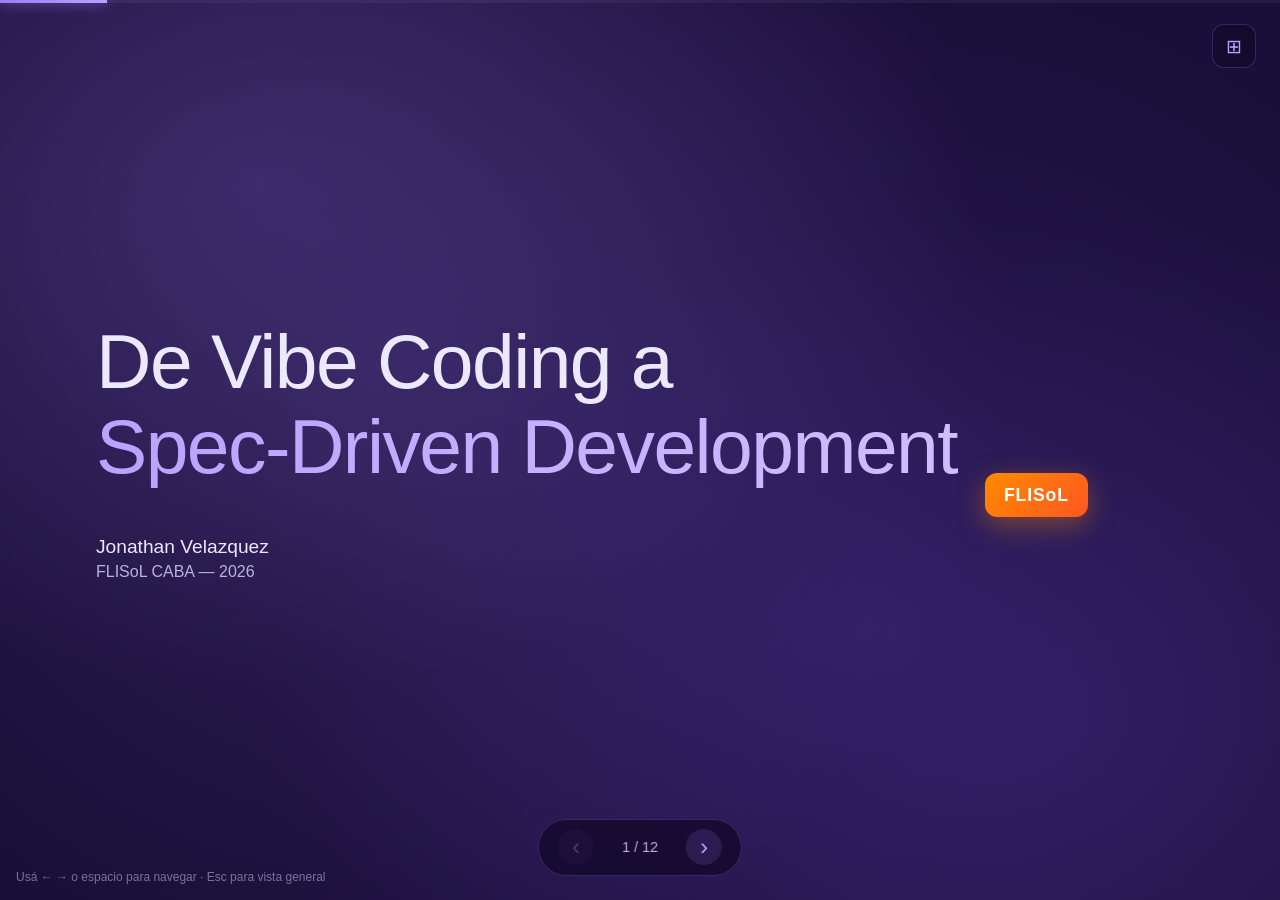
==== index.html @ 3bff1a24 "Initial commit" ====
<!DOCTYPE html>
<html lang="es">
<head>
  <meta charset="UTF-8" />
  <meta name="viewport" content="width=device-width, initial-scale=1.0" />
  <title>De Vibe Coding a Spec-Driven Development — FLISoL CABA 2026</title>
  <meta http-equiv="refresh" content="0; url=slide-01.html" />
  <link rel="canonical" href="slide-01.html" />
  <script>window.location.replace('slide-01.html');</script>
</head>
<body>
  <p>Redirigiendo a la <a href="slide-01.html">presentación</a>…</p>
</body>
</html>
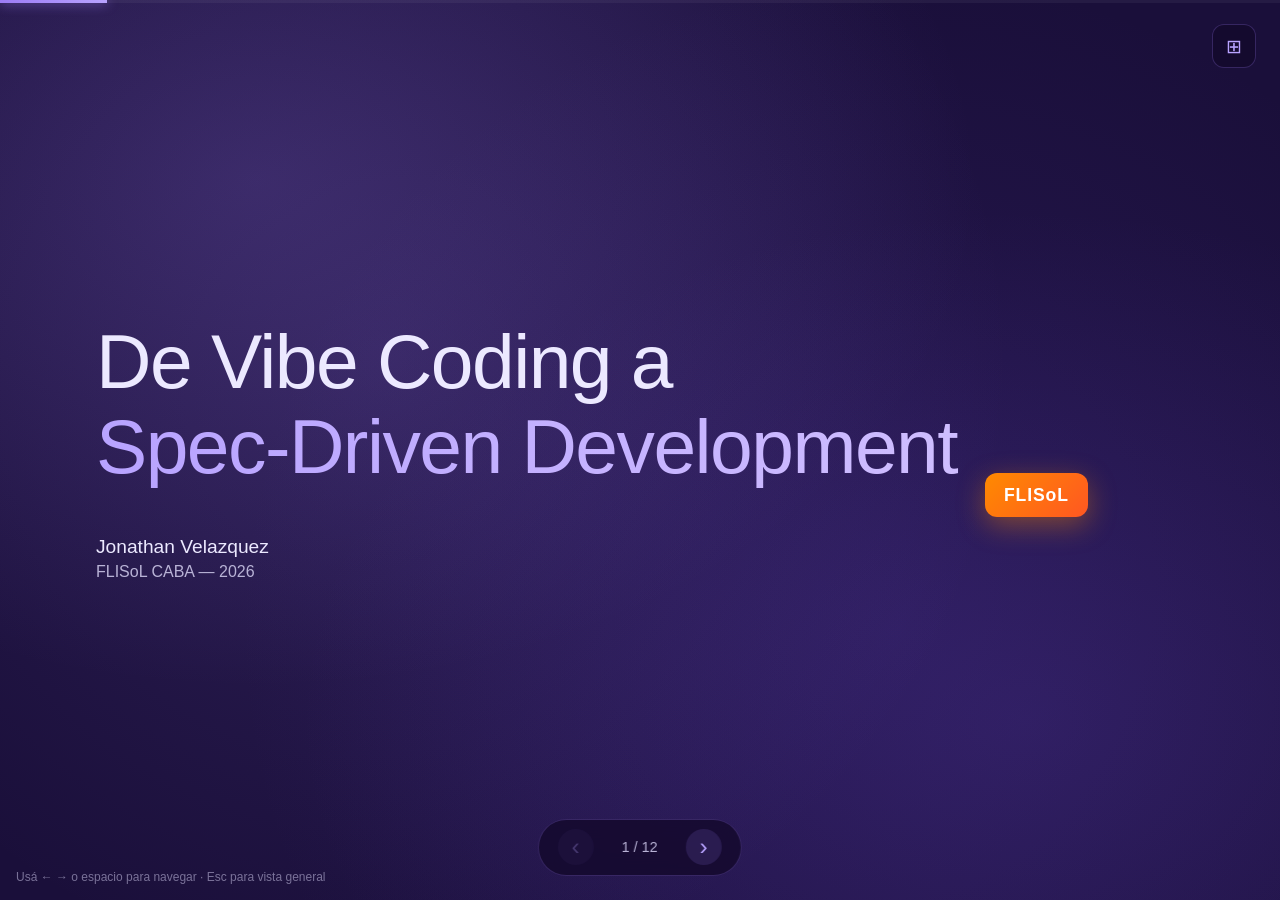
==== commit 78b68836: "Restore index" ====
--- a/index.html
+++ b/index.html
@@ -4,11 +4,335 @@
   <meta charset="UTF-8" />
   <meta name="viewport" content="width=device-width, initial-scale=1.0" />
   <title>De Vibe Coding a Spec-Driven Development — FLISoL CABA 2026</title>
-  <meta http-equiv="refresh" content="0; url=slide-01.html" />
-  <link rel="canonical" href="slide-01.html" />
-  <script>window.location.replace('slide-01.html');</script>
+  <link rel="stylesheet" href="styles.css" />
 </head>
 <body>
-  <p>Redirigiendo a la <a href="slide-01.html">presentación</a>…</p>
+  <div class="progress-bar"><div class="progress-fill" id="progressFill"></div></div>
+
+  <main class="deck" id="deck">
+
+    <!-- Slide 1: Portada -->
+    <section class="slide slide-cover active" data-slide="1">
+      <div class="cover-bg"></div>
+      <div class="cover-content">
+        <h1 class="cover-title">
+          <span class="line">De Vibe Coding a</span>
+          <span class="line accent">Spec-Driven Development</span>
+        </h1>
+        <div class="cover-author">
+          <p class="author-name">Jonathan Velazquez</p>
+          <p class="author-event">FLISoL CABA — 2026</p>
+        </div>
+        <div class="cover-badge">FLISoL</div>
+      </div>
+    </section>
+
+    <!-- Slide 2: Cita Karpathy 1 -->
+    <section class="slide slide-quote" data-slide="2">
+      <div class="quote-gradient"></div>
+      <blockquote class="quote">
+        <p>
+          "There's a new kind of coding I call <em>"vibe coding"</em>, when you fully give in to the vibes, embrace exponentials, and forget that code even exists."
+        </p>
+        <footer>— Andrej Karpathy, Feb 3, 2025</footer>
+      </blockquote>
+    </section>
+
+    <!-- Slide 3: Vibe Coding pros/contras -->
+    <section class="slide" data-slide="3">
+      <header class="slide-header">
+        <h2 class="slide-title">Vibe Coding</h2>
+        <p class="slide-subtitle">"Es como pedirle a alguien que te construya una casa describiéndola de memoria y después descubrir que no hay cimientos"</p>
+      </header>
+      <div class="two-col">
+        <article class="card card-positive">
+          <div class="card-pill pill-good">Lo bueno</div>
+          <ul class="card-list">
+            <li>Velocidad extrema para prototipos</li>
+            <li>Accesible para no-programadores</li>
+          </ul>
+        </article>
+        <article class="card card-negative">
+          <div class="card-pill pill-bad">Lo no tan bueno</div>
+          <ul class="card-list">
+            <li>No queda registro de las decisiones tomadas</li>
+            <li>Se puede usar código sin entender su funcionalidad, generando errores o vulnerabilidades no detectadas</li>
+          </ul>
+        </article>
+      </div>
+    </section>
+
+    <!-- Slide 4: Cita Karpathy 2 -->
+    <section class="slide slide-quote" data-slide="4">
+      <div class="quote-gradient"></div>
+      <blockquote class="quote">
+        <p>
+          "Many people have tried to come up with a better name for this to differentiate it from vibe coding, personally my current favorite <strong>agentic engineering</strong>"
+        </p>
+        <footer>— Andrej Karpathy, Feb 4, 2026</footer>
+      </blockquote>
+      <p class="quote-takeaway">Entonces.. La velocidad aumentó; el problema ahora es el <span class="highlight">control</span>.</p>
+    </section>
+
+    <!-- Slide 5: Espectro de estructura -->
+    <section class="slide" data-slide="5">
+      <header class="slide-header">
+        <h2 class="slide-title">Espectro de estructura</h2>
+        <p class="slide-subtitle">No hay uno correcto, depende del contexto</p>
+      </header>
+      <div class="spectrum">
+        <div class="spectrum-step">
+          <h3>Vibe Coding</h3>
+          <div class="spectrum-dot"></div>
+          <p>Velocidad máxima, control mínimo</p>
+        </div>
+        <div class="spectrum-arrow">→</div>
+        <div class="spectrum-step">
+          <h3>Plan → Build</h3>
+          <div class="spectrum-dot"></div>
+          <p>Buen balance para trabajo individual</p>
+        </div>
+        <div class="spectrum-arrow">→</div>
+        <div class="spectrum-step">
+          <h3>Plan → Build + SDD</h3>
+          <div class="spectrum-dot"></div>
+          <p>Mejora sobre procesos de implementación y uso de IA</p>
+        </div>
+        <div class="spectrum-arrow">→</div>
+        <div class="spectrum-step">
+          <h3>Plan → Build + OpenSpec</h3>
+          <div class="spectrum-dot"></div>
+          <p>Más control / más trazabilidad</p>
+        </div>
+      </div>
+    </section>
+
+    <!-- Slide 6: OpenCode -->
+    <section class="slide" data-slide="6">
+      <div class="split">
+        <div class="split-left">
+          <h2 class="slide-title">OpenCode</h2>
+          <p class="slide-subtitle">Agente de IA para desarrollo de software</p>
+          <ul class="bullets">
+            <li>Agente para trabajar sobre código real</li>
+            <li>Lee, propone, edita y ejecuta</li>
+            <li>Pensado para desarrollo sobre proyectos existentes</li>
+          </ul>
+          <p class="note">Es agnóstico del modelo/proveedor de IA que uses</p>
+          <a class="link" href="https://opencode.ai/" target="_blank" rel="noopener">https://opencode.ai/</a>
+        </div>
+        <div class="split-right">
+          <div class="terminal">
+            <div class="terminal-bar">
+              <span class="dot red"></span>
+              <span class="dot yellow"></span>
+              <span class="dot green"></span>
+              <span class="terminal-title">opencode</span>
+            </div>
+            <pre class="terminal-body"># Change button color to danger in settings.tsx
+<span class="cmd">›</span> /share
+
+<span class="ai">Perfect! I can see that the Button component supports a "danger" variant.
+Now I'll change the button variant from "primary" to "danger" in Settings.tsx.</span>
+
+<span class="diff-file">Edit packages/frontend/src/containers/Settings.tsx</span>
+
+  &lt;Button
+    type="submit"
+<span class="diff-minus">-   variant="primary"</span>
+<span class="diff-plus">+   variant="danger"</span>
+    loading={isLoading}
+    disabled={units === ""}
+  &gt;
+    Purchase
+  &lt;/Button&gt;
+
+<span class="ai">The button color has been changed to danger in Settings.tsx.</span>
+
+<span class="cmd">›</span> █</pre>
+          </div>
+        </div>
+      </div>
+    </section>
+
+    <!-- Slide 7: Modo plan y build -->
+    <section class="slide" data-slide="7">
+      <header class="slide-header center">
+        <h2 class="slide-title">Modo plan y build</h2>
+      </header>
+      <div class="two-col">
+        <article class="card card-dark">
+          <h3 class="card-title">Plan = pensar sin tocar código</h3>
+          <p>Pensado para analizar, proponer cambios y armar un plan sin modificar el código fuente.</p>
+        </article>
+        <article class="card card-dark">
+          <h3 class="card-title">Build = ejecutar cambios reales</h3>
+          <p>Modo de implementación. Tiene las herramientas habilitadas para editar archivos, ejecutar comandos y hacer trabajo de desarrollo real sobre el proyecto.</p>
+        </article>
+      </div>
+    </section>
+
+    <!-- Slide 8: Spec Driven Development -->
+    <section class="slide" data-slide="8">
+      <header class="slide-header">
+        <h2 class="slide-title">Spec Driven Development</h2>
+      </header>
+      <div class="three-col">
+        <article class="card card-glow">
+          <h3 class="card-title">La spec como fuente de verdad</h3>
+          <ul>
+            <li>Especificación clara de lo que el sistema debe hacer</li>
+            <li>Describir intención, comportamiento y alcance, y sirve para alinear a todos antes de construir</li>
+          </ul>
+        </article>
+        <article class="card card-glow">
+          <h3 class="card-title">Implementar y verificar contra la spec</h3>
+          <ul>
+            <li>Guía la implementación y también para verificar si lo construido responde a lo pedido</li>
+            <li>El equipo escribe especificaciones claras del comportamiento esperado y luego genera, implementa o verifica código contra esas especificaciones</li>
+          </ul>
+        </article>
+        <article class="card card-glow">
+          <h3 class="card-title">La spec como documento vivo</h3>
+          <ul>
+            <li>Una buena spec no se escribe una vez y se momifica</li>
+            <li>Se puede modificar, extender o reducir su alcance. Si la spec es muy grande posiblemente deba ser reducida en varias specs</li>
+          </ul>
+        </article>
+      </div>
+    </section>
+
+    <!-- Slide 9: Implementación SDD -->
+    <section class="slide" data-slide="9">
+      <header class="slide-header center">
+        <h2 class="slide-title">Implementación SDD</h2>
+      </header>
+      <ul class="check-list">
+        <li><strong>Escribir la spec:</strong> alcance, comportamiento esperado, restricciones y criterios de aceptación</li>
+        <li><strong>Documentar el diseño:</strong> arquitectura, modelo de datos, APIs, impacto y riesgos</li>
+        <li><strong>Partir el trabajo en tareas chicas</strong> y las implementás en cambios pequeños y revisables</li>
+        <li><strong>Registrar decisiones importantes</strong> en ADRs (Architecture Decision Record)</li>
+        <li><strong>Revisar contra la spec,</strong> no solo contra el código</li>
+        <li><strong>Actualizar la spec</strong> después de su implementación</li>
+      </ul>
+      <p class="callout">SDD busca trazabilidad y precisión al construir con IA</p>
+    </section>
+
+    <!-- Slide 10: OpenSpec intro -->
+    <section class="slide" data-slide="10">
+      <div class="split">
+        <div class="split-left">
+          <h2 class="slide-title">OpenSpec</h2>
+          <p class="slide-subtitle">Framework para estructurar cambios antes de implementarlos</p>
+          <ul class="bullets">
+            <li>Framework para organizar cambios con <em>proposal</em>, <em>specs</em>, <em>design</em> y <em>tasks</em></li>
+            <li>Convierte intención en artefactos trazables</li>
+            <li>Ayuda a trabajar con IA sin depender de prompts sueltos</li>
+          </ul>
+          <a class="link" href="https://openspec.dev/" target="_blank" rel="noopener">https://openspec.dev/</a>
+        </div>
+        <div class="split-right">
+          <div class="terminal">
+            <div class="terminal-bar">
+              <span class="dot red"></span>
+              <span class="dot yellow"></span>
+              <span class="dot green"></span>
+              <span class="terminal-title">openspec view</span>
+            </div>
+            <pre class="terminal-body"><span class="ai">OpenSpec Dashboard</span>
+
+<span class="dim">────────────────────────────────────</span>
+<span class="hl">Summary:</span>
+  • Specifications: <b>10</b> specs, 64 requirements
+  • Active Changes: <b>3</b> in progress
+  • Completed Changes: <b>4</b>
+  • Task Progress: <b>30/41</b> (73% complete)
+
+<span class="hl">Active Changes</span>
+  ● make-validation-scope-aware    [░░░░░░] 0%
+  ● remove-diff-command            [████░░] 90%
+  ● improve-deterministic-tests    [█████░] 92%
+
+<span class="hl">Completed Changes</span>
+  ✓ add-slash-command-support
+  ✓ sort-active-changes-by-progress
+  ✓ update-agent-file-name
+  ✓ update-agent-instructions
+
+<span class="hl">Specifications</span>
+  ■ cli-archive            10 requirements
+  ■ openspec-conventions   10 requirements
+  ■ cli-validate            9 requirements
+  ■ cli-list                7 requirements
+  ■ cli-view                7 requirements</pre>
+          </div>
+        </div>
+      </div>
+    </section>
+
+    <!-- Slide 11: OpenSpec detalle -->
+    <section class="slide" data-slide="11">
+      <header class="slide-header">
+        <h2 class="slide-title">OpenSpec</h2>
+      </header>
+      <div class="three-col">
+        <article class="card card-glow">
+          <h3 class="card-title">Alinear antes de programar</h3>
+          <ul>
+            <li>Equipo humano y agente acuerdan qué se va a construir antes de tocar código</li>
+            <li>"Agree before you build", para que los requisitos se tengan en cuenta</li>
+          </ul>
+        </article>
+        <article class="card card-glow">
+          <h3 class="card-title">Convertir la intención en artefactos explícitos</h3>
+          <ul>
+            <li>En vez de depender de prompts sueltos, el cambio se estructura con artefactos concretos: proposal, specs, design y tasks</li>
+            <li>De "pedido informal" a "trabajo trazable y ejecutable"</li>
+          </ul>
+        </article>
+        <article class="card card-glow">
+          <h3 class="card-title">Cerrar el ciclo con trazabilidad y fuente de verdad</h3>
+          <ul>
+            <li>El desarrollo no termina al implementar: el cambio aprobado se archiva, se integra a las specs principales y queda historial auditable (archivos markdown)</li>
+          </ul>
+        </article>
+      </div>
+    </section>
+
+    <!-- Slide 12: Cierre -->
+    <section class="slide slide-closing" data-slide="12">
+      <div class="ribbons">
+        <div class="ribbon r1"></div>
+        <div class="ribbon r2"></div>
+        <div class="ribbon r3"></div>
+      </div>
+      <div class="closing-content">
+        <h2 class="closing-headline">No alcanza con pedir bien: hay que construir con <span class="accent">trazabilidad</span></h2>
+        <h3 class="closing-thanks">¡Gracias!</h3>
+        <div class="contact">
+          <strong>Contacto</strong>
+          <a href="mailto:jonathanvgms@gmail.com">jonathanvgms@gmail.com</a>
+          <a href="http://linkedin.com/in/jvelazquez27/" target="_blank" rel="noopener">linkedin.com/in/jvelazquez27/</a>
+        </div>
+      </div>
+    </section>
+
+  </main>
+
+  <nav class="nav">
+    <button class="nav-btn" id="prevBtn" aria-label="Anterior">‹</button>
+    <span class="nav-counter"><span id="current">1</span> / <span id="total">12</span></span>
+    <button class="nav-btn" id="nextBtn" aria-label="Siguiente">›</button>
+  </nav>
+
+  <button class="overview-btn" id="overviewBtn" aria-label="Vista general">⊞</button>
+
+  <div class="overview" id="overview">
+    <div class="overview-grid" id="overviewGrid"></div>
+  </div>
+
+  <div class="hint" id="hint">Usá ← → o espacio para navegar · Esc para vista general</div>
+
+  <script src="script.js"></script>
 </body>
 </html>
--- a/styles.css
+++ b/styles.css
@@ -0,0 +1,637 @@
+:root {
+  --bg: #1a0f3a;
+  --bg-2: #241650;
+  --bg-3: #150a2e;
+  --purple: #9d7cf5;
+  --purple-2: #b8a3ff;
+  --purple-dark: #5e3fb8;
+  --text: #ece9ff;
+  --text-dim: #b9b3d6;
+  --card-bg: rgba(43, 25, 95, 0.55);
+  --card-border: rgba(157, 124, 245, 0.25);
+  --glow: 0 0 40px rgba(157, 124, 245, 0.25);
+}
+
+* { box-sizing: border-box; margin: 0; padding: 0; }
+
+html, body {
+  height: 100%;
+  background: var(--bg);
+  color: var(--text);
+  font-family: 'Inter', -apple-system, BlinkMacSystemFont, 'Segoe UI', Roboto, sans-serif;
+  overflow: hidden;
+  -webkit-font-smoothing: antialiased;
+}
+
+body {
+  background:
+    radial-gradient(ellipse at 20% 20%, rgba(157, 124, 245, 0.18), transparent 50%),
+    radial-gradient(ellipse at 80% 80%, rgba(94, 63, 184, 0.22), transparent 50%),
+    var(--bg);
+}
+
+/* Progress */
+.progress-bar {
+  position: fixed; top: 0; left: 0; right: 0;
+  height: 3px;
+  background: rgba(255,255,255,0.05);
+  z-index: 100;
+}
+.progress-fill {
+  height: 100%;
+  background: linear-gradient(90deg, var(--purple), var(--purple-2));
+  transition: width 0.4s ease;
+  box-shadow: 0 0 12px var(--purple);
+}
+
+/* Deck & slides */
+.deck {
+  width: 100vw;
+  height: 100vh;
+  position: relative;
+}
+
+.slide {
+  position: absolute;
+  inset: 0;
+  display: flex;
+  flex-direction: column;
+  justify-content: center;
+  padding: 4rem 6rem;
+  opacity: 0;
+  pointer-events: none;
+  transform: translateX(40px);
+  transition: opacity 0.5s ease, transform 0.5s ease;
+  overflow: auto;
+}
+
+.slide.active {
+  opacity: 1;
+  pointer-events: auto;
+  transform: translateX(0);
+}
+
+.slide.prev {
+  transform: translateX(-40px);
+}
+
+/* Slide headers */
+.slide-header { margin-bottom: 2.5rem; }
+.slide-header.center { text-align: center; }
+.slide-title {
+  font-size: clamp(2rem, 4vw, 3.4rem);
+  font-weight: 300;
+  color: var(--purple-2);
+  letter-spacing: -0.02em;
+  margin-bottom: 0.6rem;
+}
+.slide-subtitle {
+  font-size: clamp(0.95rem, 1.25vw, 1.15rem);
+  color: var(--text-dim);
+  font-style: italic;
+  max-width: 1000px;
+}
+
+/* Cover */
+.slide-cover { padding: 4rem 6rem; }
+.cover-bg {
+  position: absolute; inset: 0;
+  background:
+    radial-gradient(circle at 30% 40%, rgba(157, 124, 245, 0.15), transparent 60%),
+    radial-gradient(circle at 70% 70%, rgba(94, 63, 184, 0.2), transparent 60%);
+  z-index: 0;
+}
+.cover-content { position: relative; z-index: 1; }
+.cover-title {
+  font-size: clamp(2.5rem, 6vw, 5rem);
+  font-weight: 300;
+  line-height: 1.1;
+  letter-spacing: -0.02em;
+  margin-bottom: 3rem;
+}
+.cover-title .line { display: block; }
+.cover-title .accent {
+  background: linear-gradient(90deg, var(--purple-2), #d4c4ff);
+  -webkit-background-clip: text;
+  background-clip: text;
+  color: transparent;
+}
+.cover-author { margin-top: auto; }
+.author-name {
+  font-size: 1.2rem;
+  color: var(--text);
+  margin-bottom: 0.3rem;
+}
+.author-event {
+  font-size: 1rem;
+  color: var(--text-dim);
+}
+.cover-badge {
+  position: absolute;
+  bottom: 4rem; right: 6rem;
+  background: linear-gradient(135deg, #ff8a00, #ff5722);
+  color: #fff;
+  font-weight: 700;
+  padding: 0.7rem 1.2rem;
+  border-radius: 12px;
+  font-size: 1.1rem;
+  letter-spacing: 0.05em;
+  box-shadow: 0 8px 28px rgba(255, 138, 0, 0.4);
+  z-index: 2;
+}
+
+/* Quotes */
+.slide-quote { justify-content: center; align-items: center; text-align: center; }
+.quote-gradient {
+  position: absolute; top: 0; left: 0; right: 0; height: 6px;
+  background: linear-gradient(90deg, transparent, var(--purple), transparent);
+}
+.quote {
+  max-width: 1000px;
+  font-style: italic;
+  font-size: clamp(1.2rem, 1.8vw, 1.7rem);
+  line-height: 1.5;
+  color: var(--text);
+}
+.quote em { color: var(--purple-2); font-style: italic; }
+.quote strong { color: var(--purple-2); }
+.quote footer {
+  margin-top: 1.5rem;
+  font-style: normal;
+  font-size: 1rem;
+  color: var(--text-dim);
+  text-align: right;
+}
+.quote-takeaway {
+  margin-top: 3rem;
+  font-size: 1.2rem;
+  color: var(--text);
+}
+.highlight {
+  color: var(--purple-2);
+  font-weight: 600;
+}
+
+/* Two col cards */
+.two-col {
+  display: grid;
+  grid-template-columns: 1fr 1fr;
+  gap: 2.5rem;
+  align-items: stretch;
+}
+.three-col {
+  display: grid;
+  grid-template-columns: repeat(3, 1fr);
+  gap: 1.8rem;
+}
+
+.card {
+  background: var(--card-bg);
+  border: 1px solid var(--card-border);
+  border-radius: 18px;
+  padding: 2rem;
+  backdrop-filter: blur(8px);
+  transition: transform 0.3s ease, box-shadow 0.3s ease, border-color 0.3s ease;
+}
+.card:hover {
+  transform: translateY(-4px);
+  border-color: rgba(157, 124, 245, 0.5);
+  box-shadow: var(--glow);
+}
+.card-glow {
+  background: linear-gradient(135deg, rgba(94, 63, 184, 0.5), rgba(43, 25, 95, 0.55));
+}
+.card-dark {
+  background: rgba(20, 10, 45, 0.85);
+  border: 1px solid rgba(157, 124, 245, 0.15);
+}
+.card-title {
+  color: var(--purple-2);
+  font-size: 1.15rem;
+  font-weight: 600;
+  margin-bottom: 1rem;
+}
+.card ul { list-style: none; }
+.card li {
+  position: relative;
+  padding-left: 1.4rem;
+  margin-bottom: 0.7rem;
+  line-height: 1.5;
+  font-size: 0.98rem;
+  color: var(--text);
+}
+.card li::before {
+  content: '●';
+  position: absolute; left: 0; top: 0;
+  color: var(--purple);
+  font-size: 0.7rem;
+  top: 0.4rem;
+}
+
+.card-pill {
+  display: inline-block;
+  padding: 0.5rem 1.5rem;
+  border-radius: 10px;
+  font-weight: 600;
+  margin-bottom: 1.2rem;
+  background: linear-gradient(135deg, var(--purple), var(--purple-dark));
+  color: #fff;
+}
+.card-list { list-style: none; }
+.card-list li {
+  position: relative;
+  padding: 0.8rem 0;
+  font-size: 1.05rem;
+  line-height: 1.5;
+  border-bottom: 1px solid rgba(157, 124, 245, 0.1);
+}
+.card-list li:last-child { border-bottom: none; }
+
+/* Spectrum */
+.spectrum {
+  display: grid;
+  grid-template-columns: 1fr auto 1fr auto 1fr auto 1fr;
+  gap: 1rem;
+  align-items: start;
+  margin-top: 2rem;
+}
+.spectrum-step h3 {
+  font-size: 1.05rem;
+  font-weight: 600;
+  color: var(--text);
+  margin-bottom: 0.6rem;
+}
+.spectrum-dot {
+  width: 14px; height: 14px;
+  background: var(--purple);
+  border-radius: 50%;
+  box-shadow: 0 0 18px var(--purple);
+  margin-bottom: 1rem;
+}
+.spectrum-step p {
+  font-size: 0.88rem;
+  color: var(--text-dim);
+  line-height: 1.4;
+}
+.spectrum-arrow {
+  font-size: 2rem;
+  color: var(--purple);
+  align-self: center;
+  margin-top: -0.5rem;
+  opacity: 0.6;
+}
+
+/* Split */
+.split {
+  display: grid;
+  grid-template-columns: 1fr 1fr;
+  gap: 3rem;
+  align-items: center;
+  height: 100%;
+}
+.split-left { display: flex; flex-direction: column; gap: 1.2rem; }
+.bullets {
+  list-style: none;
+  margin: 1rem 0;
+}
+.bullets li {
+  position: relative;
+  padding-left: 1.5rem;
+  margin-bottom: 0.8rem;
+  font-size: 1.05rem;
+  line-height: 1.5;
+}
+.bullets li::before {
+  content: '●';
+  position: absolute; left: 0; top: 0.3rem;
+  color: var(--purple);
+  font-size: 0.7rem;
+}
+.bullets em {
+  color: var(--purple-2);
+  font-style: normal;
+  font-weight: 600;
+}
+.note {
+  color: var(--text-dim);
+  font-size: 0.95rem;
+  margin-top: 0.5rem;
+}
+.link {
+  color: var(--purple-2);
+  text-decoration: none;
+  border-bottom: 1px solid var(--purple-dark);
+  font-size: 0.95rem;
+  margin-top: auto;
+  width: fit-content;
+  transition: color 0.2s ease, border-color 0.2s ease;
+}
+.link:hover {
+  color: #fff;
+  border-color: var(--purple-2);
+}
+
+/* Terminal */
+.terminal {
+  background: #0e0824;
+  border: 1px solid rgba(157, 124, 245, 0.2);
+  border-radius: 14px;
+  overflow: hidden;
+  box-shadow: 0 20px 60px rgba(0, 0, 0, 0.5), var(--glow);
+}
+.terminal-bar {
+  display: flex;
+  align-items: center;
+  gap: 0.4rem;
+  padding: 0.7rem 1rem;
+  background: #1a1233;
+  border-bottom: 1px solid rgba(157, 124, 245, 0.15);
+}
+.terminal-bar .dot {
+  width: 12px; height: 12px; border-radius: 50%;
+}
+.dot.red { background: #ff5f56; }
+.dot.yellow { background: #ffbd2e; }
+.dot.green { background: #27c93f; }
+.terminal-title {
+  margin-left: auto; margin-right: auto;
+  color: var(--text-dim);
+  font-size: 0.85rem;
+  font-family: 'JetBrains Mono', 'Fira Code', monospace;
+}
+.terminal-body {
+  padding: 1.2rem;
+  color: #c8c0e8;
+  font-family: 'JetBrains Mono', 'Fira Code', 'Consolas', monospace;
+  font-size: 0.78rem;
+  line-height: 1.55;
+  white-space: pre-wrap;
+  word-break: break-word;
+  max-height: 65vh;
+  overflow: auto;
+}
+.terminal-body .cmd { color: #6ee7b7; }
+.terminal-body .ai { color: #a8a1d4; }
+.terminal-body .diff-file { color: var(--purple-2); }
+.terminal-body .diff-plus { color: #6ee7b7; background: rgba(110, 231, 183, 0.1); display: inline-block; width: 100%; }
+.terminal-body .diff-minus { color: #ff8b8b; background: rgba(255, 139, 139, 0.1); display: inline-block; width: 100%; }
+.terminal-body .dim { color: #5d568a; }
+.terminal-body .hl { color: var(--purple-2); font-weight: 600; }
+.terminal-body b { color: #fff; }
+
+/* Check list */
+.check-list {
+  list-style: none;
+  max-width: 1000px;
+  margin: 0 auto;
+}
+.check-list li {
+  position: relative;
+  padding: 0.7rem 0 0.7rem 2.2rem;
+  font-size: 1.1rem;
+  line-height: 1.5;
+}
+.check-list li::before {
+  content: '●';
+  position: absolute; left: 0.5rem; top: 0.85rem;
+  color: var(--purple);
+  font-size: 0.8rem;
+}
+.check-list strong {
+  color: var(--purple-2);
+  font-weight: 600;
+}
+.callout {
+  text-align: center;
+  margin-top: 2.5rem;
+  font-size: 1.2rem;
+  font-weight: 600;
+  color: var(--text);
+  padding: 1.3rem 2rem;
+  background: linear-gradient(135deg, rgba(157, 124, 245, 0.15), rgba(94, 63, 184, 0.15));
+  border-radius: 14px;
+  border: 1px solid var(--card-border);
+  max-width: 800px;
+  margin-left: auto;
+  margin-right: auto;
+}
+
+/* Closing */
+.slide-closing { padding: 0; overflow: hidden; }
+.ribbons {
+  position: absolute;
+  inset: 0;
+  pointer-events: none;
+}
+.ribbon {
+  position: absolute;
+  left: -10%;
+  width: 50%;
+  height: 100px;
+  background: linear-gradient(90deg, var(--purple-dark), var(--purple));
+  border-radius: 50px;
+  opacity: 0.55;
+  filter: blur(0.5px);
+}
+.ribbon.r1 { top: 10%; transform: rotate(-8deg); animation: float 12s ease-in-out infinite; }
+.ribbon.r2 { top: 50%; transform: rotate(5deg); animation: float 15s ease-in-out infinite reverse; }
+.ribbon.r3 { top: 75%; transform: rotate(-3deg); animation: float 18s ease-in-out infinite; }
+@keyframes float {
+  0%, 100% { transform: translateX(0) rotate(-8deg); }
+  50% { transform: translateX(40px) rotate(-12deg); }
+}
+.closing-content {
+  position: relative;
+  z-index: 2;
+  height: 100%;
+  display: flex;
+  flex-direction: column;
+  justify-content: center;
+  padding: 4rem 6rem;
+  max-width: 900px;
+  margin-left: auto;
+}
+.closing-headline {
+  font-size: clamp(2.2rem, 4.5vw, 3.8rem);
+  font-weight: 300;
+  line-height: 1.15;
+  letter-spacing: -0.02em;
+  margin-bottom: 3rem;
+}
+.closing-headline .accent {
+  background: linear-gradient(90deg, var(--purple-2), #d4c4ff);
+  -webkit-background-clip: text;
+  background-clip: text;
+  color: transparent;
+}
+.closing-thanks {
+  font-size: clamp(2.5rem, 5vw, 4.5rem);
+  font-weight: 300;
+  margin-bottom: 4rem;
+  color: var(--text);
+}
+.contact {
+  display: flex;
+  flex-direction: column;
+  gap: 0.4rem;
+}
+.contact strong {
+  color: var(--purple-2);
+  margin-bottom: 0.4rem;
+}
+.contact a {
+  color: var(--text-dim);
+  text-decoration: none;
+  font-size: 1rem;
+  transition: color 0.2s;
+}
+.contact a:hover { color: var(--purple-2); }
+
+/* Nav */
+.nav {
+  position: fixed;
+  bottom: 1.5rem;
+  left: 50%;
+  transform: translateX(-50%);
+  display: flex;
+  align-items: center;
+  gap: 1rem;
+  background: rgba(20, 10, 45, 0.85);
+  backdrop-filter: blur(10px);
+  padding: 0.6rem 1.2rem;
+  border-radius: 100px;
+  border: 1px solid var(--card-border);
+  z-index: 90;
+}
+.nav-btn {
+  width: 36px; height: 36px;
+  border-radius: 50%;
+  background: rgba(157, 124, 245, 0.15);
+  border: none;
+  color: var(--purple-2);
+  font-size: 1.5rem;
+  cursor: pointer;
+  display: flex;
+  align-items: center;
+  justify-content: center;
+  transition: background 0.2s ease, transform 0.2s ease;
+}
+.nav-btn:hover {
+  background: var(--purple);
+  color: #fff;
+  transform: scale(1.05);
+}
+.nav-btn:disabled {
+  opacity: 0.3;
+  cursor: not-allowed;
+}
+.nav-counter {
+  color: var(--text-dim);
+  font-size: 0.9rem;
+  font-variant-numeric: tabular-nums;
+  min-width: 60px;
+  text-align: center;
+}
+
+.overview-btn {
+  position: fixed;
+  top: 1.5rem;
+  right: 1.5rem;
+  width: 44px; height: 44px;
+  border-radius: 12px;
+  background: rgba(20, 10, 45, 0.85);
+  backdrop-filter: blur(10px);
+  border: 1px solid var(--card-border);
+  color: var(--purple-2);
+  font-size: 1.2rem;
+  cursor: pointer;
+  z-index: 90;
+  transition: background 0.2s ease;
+}
+.overview-btn:hover {
+  background: rgba(157, 124, 245, 0.2);
+}
+
+/* Overview */
+.overview {
+  position: fixed;
+  inset: 0;
+  background: rgba(15, 8, 36, 0.95);
+  backdrop-filter: blur(20px);
+  z-index: 150;
+  display: none;
+  padding: 3rem;
+  overflow: auto;
+}
+.overview.active { display: block; }
+.overview-grid {
+  display: grid;
+  grid-template-columns: repeat(auto-fill, minmax(220px, 1fr));
+  gap: 1.5rem;
+  max-width: 1400px;
+  margin: 0 auto;
+}
+.overview-card {
+  aspect-ratio: 16 / 9;
+  background: var(--card-bg);
+  border: 1px solid var(--card-border);
+  border-radius: 12px;
+  padding: 1rem;
+  cursor: pointer;
+  position: relative;
+  overflow: hidden;
+  transition: transform 0.2s, border-color 0.2s, box-shadow 0.2s;
+  display: flex;
+  flex-direction: column;
+  justify-content: space-between;
+}
+.overview-card:hover {
+  transform: translateY(-4px);
+  border-color: var(--purple);
+  box-shadow: var(--glow);
+}
+.overview-card .ov-num {
+  font-size: 2.5rem;
+  font-weight: 200;
+  color: var(--purple);
+  opacity: 0.6;
+}
+.overview-card .ov-title {
+  font-size: 0.95rem;
+  color: var(--text);
+  font-weight: 500;
+  line-height: 1.3;
+}
+
+/* Hint */
+.hint {
+  position: fixed;
+  bottom: 1rem;
+  left: 1rem;
+  color: var(--text-dim);
+  font-size: 0.75rem;
+  opacity: 0.6;
+  z-index: 80;
+  transition: opacity 0.5s;
+}
+.hint.hidden { opacity: 0; }
+
+/* Responsive */
+@media (max-width: 1024px) {
+  .slide { padding: 3rem 2.5rem; }
+  .spectrum { grid-template-columns: 1fr; gap: 0.5rem; }
+  .spectrum-arrow { transform: rotate(90deg); margin: 0.5rem 0; }
+  .split { grid-template-columns: 1fr; gap: 2rem; }
+  .three-col { grid-template-columns: 1fr; }
+  .two-col { grid-template-columns: 1fr; }
+  .cover-badge { bottom: 6rem; right: 2.5rem; }
+}
+
+@media (max-width: 640px) {
+  .slide { padding: 2rem 1.2rem; }
+  .cover-title { font-size: 2.2rem; }
+  .slide-title { font-size: 1.8rem; }
+  .closing-headline { font-size: 1.8rem; }
+  .closing-thanks { font-size: 2.5rem; }
+  .terminal-body { font-size: 0.68rem; }
+}
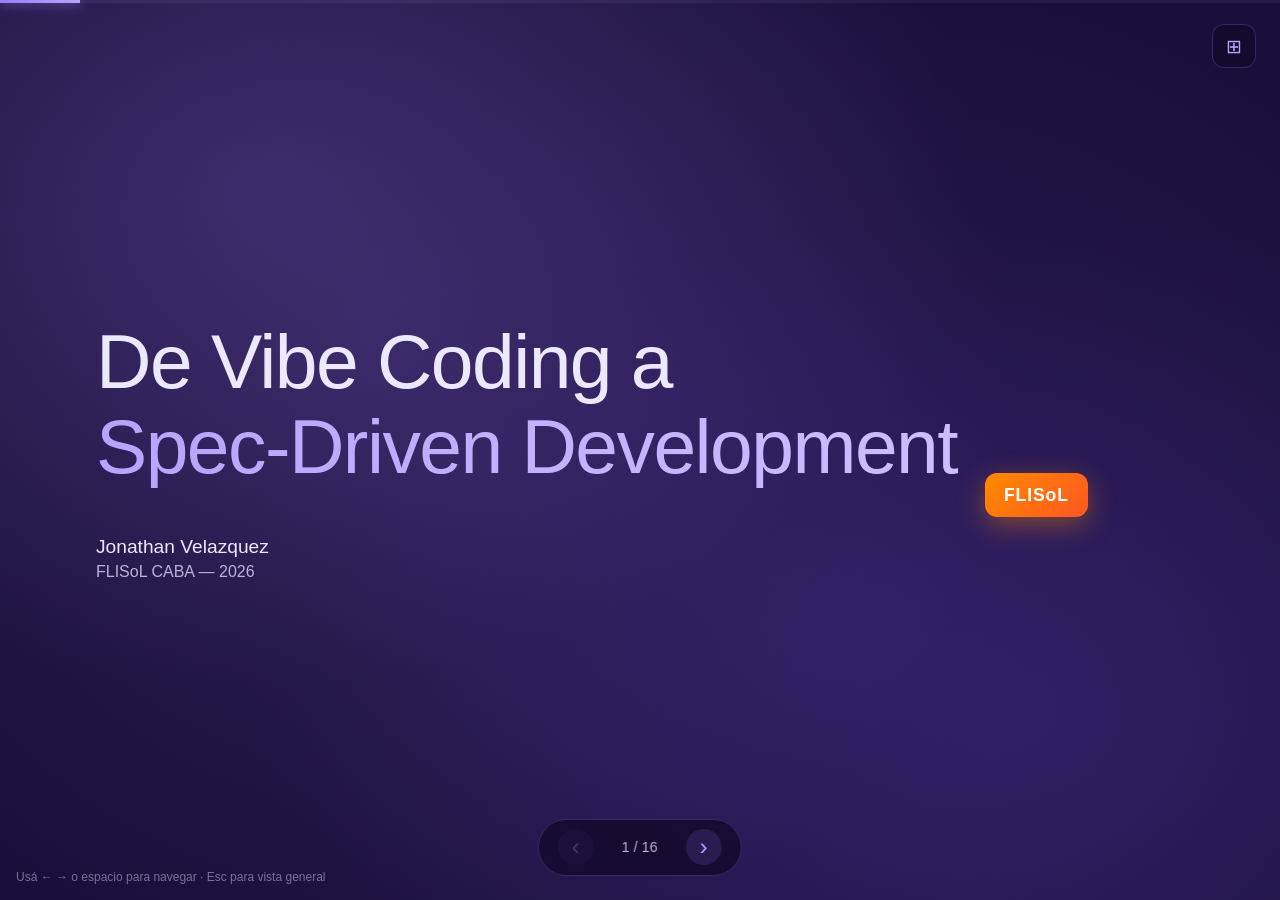
==== commit f6d17dda: "Add example" ====
--- a/index.html
+++ b/index.html
@@ -74,6 +74,101 @@
       <p class="quote-takeaway">Entonces.. La velocidad aumentó; el problema ahora es el <span class="highlight">control</span>.</p>
     </section>
 
+    <!-- Ejemplo 1: El prompt vibe -->
+    <section class="slide slide-example" data-slide="ej-1">
+      <header class="slide-header">
+        <span class="slide-eyebrow">Ejemplo · applyCoupon</span>
+        <h2 class="slide-title">El prompt de un martes a las 5pm</h2>
+      </header>
+      <div class="code-block code-prompt">Estoy armando el checkout de un e-commerce.
+Necesito una función JS: <span class="tok-fn">applyCoupon</span>(cartTotal, coupon)
+que devuelva el total con el descuento aplicado.
+El cupón puede ser por porcentaje o por monto fijo.
+<span class="prompt-hl">Hacelo simple, después lo refino.</span></div>
+    </section>
+
+    <!-- Ejemplo 2: Lo que devuelve el agente -->
+    <section class="slide slide-example" data-slide="ej-2">
+      <header class="slide-header">
+        <span class="slide-eyebrow">Ejemplo · applyCoupon</span>
+        <h2 class="slide-title">Lo que el agente devuelve</h2>
+      </header>
+      <div class="code-stack">
+        <div class="code-block"><span class="tok-key">function</span> <span class="tok-fn">applyCoupon</span>(cartTotal, coupon) {
+  <span class="tok-key">if</span> (coupon.<span class="tok-prop">type</span> <span class="tok-op">===</span> <span class="tok-str">'percentage'</span>) {
+    <span class="tok-key">return</span> cartTotal <span class="tok-op">-</span> (cartTotal <span class="tok-op">*</span> coupon.<span class="tok-prop">value</span> <span class="tok-op">/</span> <span class="tok-num">100</span>);
+  }
+  <span class="tok-key">return</span> cartTotal <span class="tok-op">-</span> coupon.<span class="tok-prop">value</span>;
+}</div>
+        <div class="code-result">
+          <span><span class="tok-fn">applyCoupon</span>(<span class="tok-num">100</span>, { type:<span class="tok-str">'percentage'</span>, value:<span class="tok-num">20</span> }) <span class="tok-com">// → 80</span></span>
+          <span class="ok">✅</span>
+        </div>
+      </div>
+    </section>
+
+    <!-- Ejemplo 3: Tres maneras de romperlo -->
+    <section class="slide slide-example" data-slide="ej-3">
+      <header class="slide-header">
+        <span class="slide-eyebrow">Ejemplo · applyCoupon</span>
+        <h2 class="slide-title">Tres maneras de romperlo</h2>
+      </header>
+      <div class="roturas">
+        <article class="rotura">
+          <div class="rotura-num">1</div>
+          <div class="rotura-body">
+            <h3>Total negativo</h3>
+            <div class="code-block"><span class="tok-fn">applyCoupon</span>(<span class="tok-num">30</span>, { type:<span class="tok-str">'fixed'</span>, value:<span class="tok-num">50</span> }) <span class="tok-com">// → -20</span></div>
+            <em class="rotura-quote">Nunca dije que el descuento no pueda superar el total.</em>
+          </div>
+        </article>
+        <article class="rotura">
+          <div class="rotura-num">2</div>
+          <div class="rotura-body">
+            <h3>Cupón inmortal</h3>
+            <div class="code-block"><span class="tok-com">// La función no chequea fecha. Un cupón de Black Friday</span>
+<span class="tok-com">// sigue funcionando en marzo.</span></div>
+            <em class="rotura-quote">Nunca dije que los cupones venzan.</em>
+          </div>
+        </article>
+        <article class="rotura">
+          <div class="rotura-num">3</div>
+          <div class="rotura-body">
+            <h3>Reaplicación infinita</h3>
+            <div class="code-block"><span class="tok-key">let</span> t <span class="tok-op">=</span> <span class="tok-num">100</span>;
+<span class="tok-key">for</span> (<span class="tok-key">let</span> i <span class="tok-op">=</span> <span class="tok-num">0</span>; i <span class="tok-op">&lt;</span> <span class="tok-num">5</span>; i<span class="tok-op">++</span>)
+  t <span class="tok-op">=</span> <span class="tok-fn">applyCoupon</span>(t, { type:<span class="tok-str">'percentage'</span>, value:<span class="tok-num">50</span> });
+<span class="tok-com">// → 3.125</span></div>
+            <em class="rotura-quote">Nunca dije si se acumulan.</em>
+          </div>
+        </article>
+      </div>
+    </section>
+
+    <!-- Ejemplo 4: Lo mismo, pero spec-driven -->
+    <section class="slide slide-example" data-slide="ej-4">
+      <header class="slide-header">
+        <span class="slide-eyebrow">Ejemplo · applyCoupon</span>
+        <h2 class="slide-title">Lo mismo, pero spec-driven</h2>
+      </header>
+      <div class="code-block code-spec"><span class="md-h1"># Feature: Aplicar cupón al carrito</span>
+
+<span class="md-h2">## Reglas</span>
+- Tipos: PERCENTAGE, FIXED_AMOUNT
+- Validar fecha de vencimiento (UTC)
+- Validar monto mínimo del carrito
+- Un solo cupón activo por carrito
+- El descuento no puede dejar el total bajo 0
+- Redondeo HALF_UP a 2 decimales
+- Validar límite de uso por usuario
+
+<span class="md-h2">## Criterios de aceptación</span>
+- Carrito $100 + cupón 20%      <span class="md-arrow">→</span> total $80.00
+- Carrito $30  + cupón fijo $50 <span class="md-arrow">→</span> total $0.00 (no negativo)
+- Cupón vencido                  <span class="md-arrow">→</span> error <span class="md-err">VOUCHER_EXPIRED</span>
+- Usuario ya usó el cupón        <span class="md-arrow">→</span> error <span class="md-err">VOUCHER_ALREADY_USED</span></div>
+    </section>
+
     <!-- Slide 5: Espectro de estructura -->
     <section class="slide" data-slide="5">
       <header class="slide-header">
--- a/styles.css
+++ b/styles.css
@@ -416,6 +416,150 @@
   margin-right: auto;
 }
 
+/* ===== Ejemplo: applyCoupon (vibe vs spec-driven) ===== */
+.slide-eyebrow {
+  display: inline-block;
+  font-size: 0.8rem;
+  font-weight: 600;
+  letter-spacing: 0.18em;
+  text-transform: uppercase;
+  color: var(--purple);
+  background: rgba(157, 124, 245, 0.12);
+  border: 1px solid var(--card-border);
+  padding: 0.3rem 0.9rem;
+  border-radius: 8px;
+  margin-bottom: 0.9rem;
+}
+
+/* Generic code block — monospace, high contrast */
+.code-block {
+  background: #0e0824;
+  border: 1px solid rgba(157, 124, 245, 0.22);
+  border-radius: 14px;
+  padding: 1.4rem 1.7rem;
+  font-family: 'JetBrains Mono', 'Fira Code', 'Consolas', monospace;
+  font-size: clamp(0.95rem, 1.25vw, 1.18rem);
+  line-height: 1.65;
+  color: #d4cdf0;
+  white-space: pre;
+  overflow-x: auto;
+  box-shadow: 0 20px 60px rgba(0, 0, 0, 0.45), var(--glow);
+}
+
+/* Syntax tokens */
+.tok-key  { color: #c792ea; }
+.tok-fn   { color: #82aaff; }
+.tok-str  { color: #c3e88d; }
+.tok-num  { color: #f78c6c; }
+.tok-com  { color: #7d77a8; font-style: italic; }
+.tok-prop { color: #ffcb6b; }
+.tok-op   { color: #89ddff; }
+
+/* Slide 1 — the vibe prompt */
+.slide-example .slide-header { margin-bottom: 2rem; }
+.code-prompt {
+  white-space: pre-wrap;
+  max-width: 900px;
+  font-size: clamp(1rem, 1.4vw, 1.35rem);
+  line-height: 1.8;
+  color: #c8c0e8;
+}
+.code-prompt .prompt-hl {
+  display: inline-block;
+  margin-top: 0.6rem;
+  color: #fff;
+  font-weight: 600;
+  background: linear-gradient(135deg, rgba(157, 124, 245, 0.35), rgba(94, 63, 184, 0.35));
+  border-left: 3px solid var(--purple);
+  padding: 0.3rem 0.7rem;
+  border-radius: 0 6px 6px 0;
+}
+
+/* Slide 2 — happy path result */
+.code-stack { display: flex; flex-direction: column; gap: 1.1rem; max-width: 880px; }
+.code-result {
+  display: flex;
+  align-items: center;
+  gap: 0.6rem;
+  font-family: 'JetBrains Mono', 'Fira Code', 'Consolas', monospace;
+  font-size: clamp(0.95rem, 1.2vw, 1.15rem);
+  background: rgba(110, 231, 183, 0.08);
+  border: 1px solid rgba(110, 231, 183, 0.3);
+  border-radius: 10px;
+  padding: 0.8rem 1.2rem;
+  color: #d4cdf0;
+  width: fit-content;
+}
+.code-result .ok { color: #6ee7b7; font-size: 1.1rem; }
+
+/* Slide 3 — three ways to break it */
+.roturas { display: flex; flex-direction: column; gap: 1.1rem; }
+.rotura {
+  display: grid;
+  grid-template-columns: auto 1fr;
+  gap: 1.1rem;
+  align-items: center;
+  background: rgba(43, 25, 95, 0.4);
+  border: 1px solid var(--card-border);
+  border-radius: 14px;
+  padding: 1rem 1.3rem;
+}
+.rotura-num {
+  width: 38px; height: 38px;
+  flex: none;
+  display: flex;
+  align-items: center;
+  justify-content: center;
+  border-radius: 50%;
+  background: linear-gradient(135deg, var(--purple), var(--purple-dark));
+  color: #fff;
+  font-weight: 700;
+  font-size: 1.1rem;
+}
+.rotura-body { min-width: 0; }
+.rotura h3 {
+  font-size: 1.05rem;
+  font-weight: 600;
+  color: var(--purple-2);
+  margin-bottom: 0.5rem;
+}
+.rotura .code-block {
+  padding: 0.7rem 1rem;
+  font-size: clamp(0.82rem, 1.05vw, 1rem);
+  line-height: 1.5;
+  box-shadow: none;
+  border-radius: 10px;
+}
+.rotura-quote {
+  display: block;
+  margin-top: 0.6rem;
+  font-style: italic;
+  color: var(--text);
+  font-size: clamp(0.95rem, 1.15vw, 1.1rem);
+}
+.rotura-quote::before { content: '“'; color: var(--purple); }
+.rotura-quote::after  { content: '”'; color: var(--purple); }
+
+/* Slide 4 — the spec (markdown) */
+.code-spec {
+  max-width: 1000px;
+  margin: 0 auto;
+  white-space: pre;
+  font-size: clamp(0.85rem, 1.1vw, 1.05rem);
+  line-height: 1.55;
+}
+.code-spec .md-h1 { color: var(--purple-2); font-weight: 700; }
+.code-spec .md-h2 { color: var(--purple); font-weight: 700; }
+.code-spec .md-arrow { color: #89ddff; }
+.code-spec .md-err  { color: #ff8b8b; font-weight: 600; }
+.code-spec .md-ok   { color: #6ee7b7; }
+.code-spec .tok-com { color: #7d77a8; }
+
+@media (max-width: 1024px) {
+  .rotura { grid-template-columns: 1fr; }
+  .rotura-num { margin-bottom: 0.2rem; }
+}
+
 /* Closing */
 .slide-closing { padding: 0; overflow: hidden; }
 .ribbons {
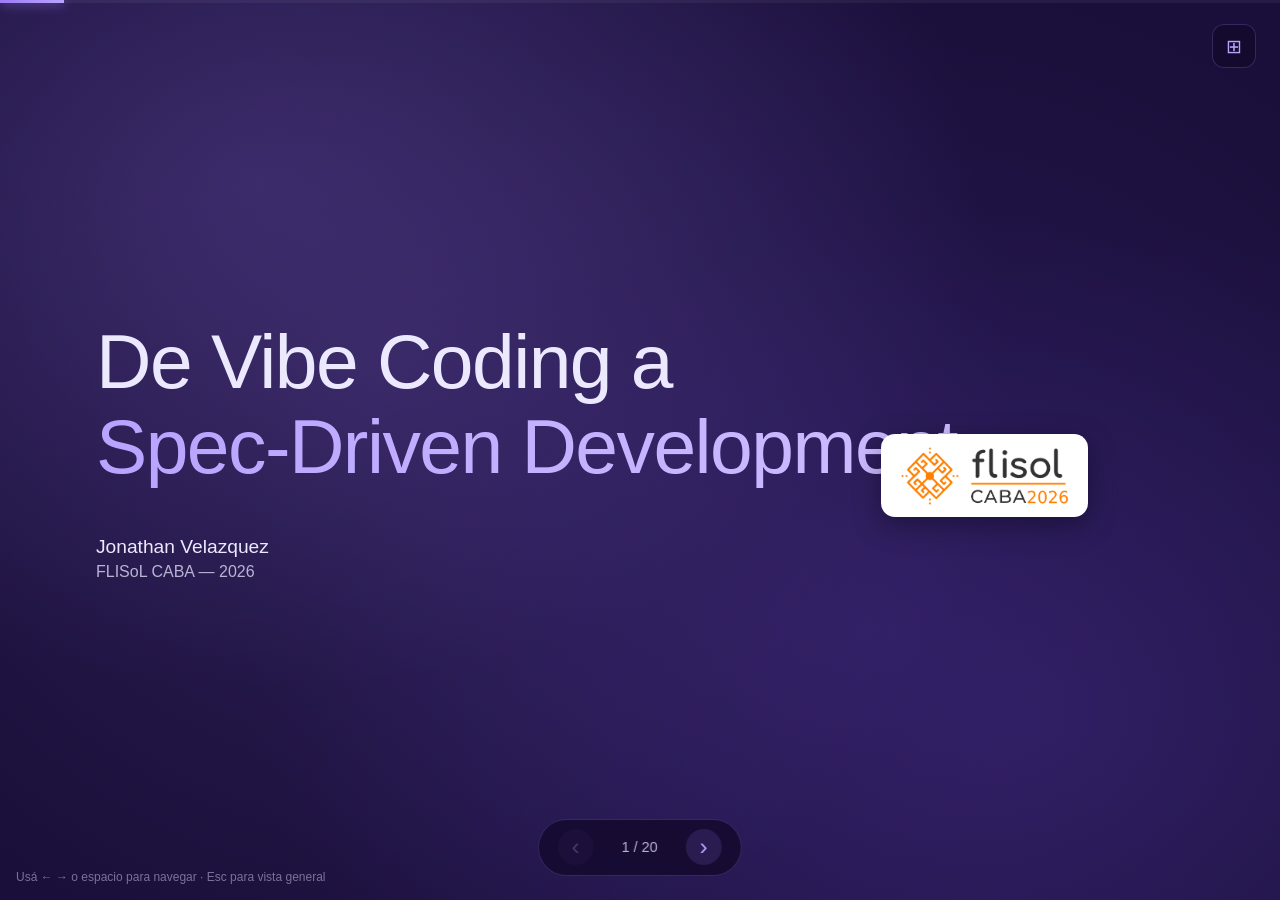
==== commit 6ddcc6b7: "Add logo" ====
--- a/index.html
+++ b/index.html
@@ -23,7 +23,9 @@
           <p class="author-name">Jonathan Velazquez</p>
           <p class="author-event">FLISoL CABA — 2026</p>
         </div>
-        <div class="cover-badge">FLISoL</div>
+        <div class="cover-logo">
+          <img src="img/logo-horizontal-2026.png" alt="FLISoL CABA 2026" />
+        </div>
       </div>
     </section>
 
@@ -41,25 +43,28 @@
     <!-- Slide 3: Vibe Coding pros/contras -->
     <section class="slide" data-slide="3">
       <header class="slide-header">
-        <h2 class="slide-title">Vibe Coding</h2>
-        <p class="slide-subtitle">"Es como pedirle a alguien que te construya una casa describiéndola de memoria y después descubrir que no hay cimientos"</p>
+        <h2 class="slide-title">Qué es (y qué no) el vibe coding</h2>
+        <p class="slide-subtitle">El término lo acuñó Andrej Karpathy a principios de 2025: entregarse a las vibras y aceptar lo que el agente produce sin revisarlo a fondo.</p>
       </header>
       <div class="two-col">
         <article class="card card-positive">
-          <div class="card-pill pill-good">Lo bueno</div>
+          <div class="card-pill pill-good">Su valor real</div>
           <ul class="card-list">
-            <li>Velocidad extrema para prototipos</li>
-            <li>Accesible para no-programadores</li>
+            <li>Velocidad y exploración: idea → prototipo en minutos</li>
+            <li>Baja la barrera de entrada (no hace falta ser programador)</li>
+            <li>Ideal para descartables, demos y probar hipótesis</li>
           </ul>
         </article>
         <article class="card card-negative">
-          <div class="card-pill pill-bad">Lo no tan bueno</div>
+          <div class="card-pill pill-bad">Su costo oculto</div>
           <ul class="card-list">
-            <li>No queda registro de las decisiones tomadas</li>
-            <li>Se puede usar código sin entender su funcionalidad, generando errores o vulnerabilidades no detectadas</li>
-          </ul>
-        </article>
-      </div>
+            <li>No queda registro de las decisiones que se tomaron</li>
+            <li>Aceptás código sin entenderlo: errores y vulnerabilidades que no ves</li>
+            <li>No hay un contrato contra el cual verificar lo generado</li>
+          </ul>
+        </article>
+      </div>
+      <p class="footnote">No es un anti-patrón: es una <strong>herramienta</strong>. El problema empieza cuando la usás fuera de su rango.</p>
     </section>
 
     <!-- Slide 4: Cita Karpathy 2 -->
@@ -169,6 +174,39 @@
 - Usuario ya usó el cupón        <span class="md-arrow">→</span> error <span class="md-err">VOUCHER_ALREADY_USED</span></div>
     </section>
 
+    <!-- Slide nuevo: El muro -->
+    <section class="slide" data-slide="muro">
+      <header class="slide-header">
+        <h2 class="slide-title">El muro</h2>
+        <p class="slide-subtitle">El vibe coding deja de ser confiable pasada cierta complejidad: el agente empieza a adivinar requisitos que nunca enunciaste.</p>
+      </header>
+      <div class="wall-stat">
+        <span class="num">~500</span>
+        <span class="num-label">líneas es el umbral que se suele citar.<br />No es un límite exacto: es donde lo implícito se acumula y empieza a romper.</span>
+      </div>
+      <div class="three-col">
+        <article class="card card-dark">
+          <span class="card-num">1</span>
+          <h3 class="card-title">Requisitos implícitos</h3>
+          <p>El agente inventa las decisiones que no tomaste: bordes, validaciones, reglas de negocio. Como en <em>applyCoupon</em>.</p>
+        </article>
+        <article class="card card-dark">
+          <span class="card-num">2</span>
+          <h3 class="card-title">Deriva de contexto</h3>
+          <p>Entre sesiones el contexto se contamina y se pierde. Lo que "sabía" ayer hoy ya no está, y las decisiones cambian sin avisar.</p>
+        </article>
+        <article class="card card-dark">
+          <span class="card-num">3</span>
+          <h3 class="card-title">Sin contrato</h3>
+          <p>No hay una fuente de verdad contra la cual verificar. "Parece andar" es lo único que podés comprobar.</p>
+        </article>
+      </div>
+      <blockquote class="fail-quote">
+        La mayor parte del tiempo no estaba arreglando bugs: estaba arreglando decisiones poco claras que nunca tomé de forma explícita.
+        <span class="src">— parafraseando a un dev sobre vibe coding</span>
+      </blockquote>
+    </section>
+
     <!-- Slide 5: Espectro de estructura -->
     <section class="slide" data-slide="5">
       <header class="slide-header">
@@ -271,6 +309,7 @@
     <section class="slide" data-slide="8">
       <header class="slide-header">
         <h2 class="slide-title">Spec Driven Development</h2>
+        <p class="slide-subtitle">Definís comportamiento, restricciones y criterios de aceptación <em>antes</em>; el agente implementa contra ese contrato. Martin Fowler y ThoughtWorks ya lo documentan: pasó de metodología emergente a casi estándar de industria.</p>
       </header>
       <div class="three-col">
         <article class="card card-glow">
@@ -292,7 +331,69 @@
           <ul>
             <li>Una buena spec no se escribe una vez y se momifica</li>
             <li>Se puede modificar, extender o reducir su alcance. Si la spec es muy grande posiblemente deba ser reducida en varias specs</li>
-          </ul>
+            <li>Matiz: las specs estáticas se vuelven caras y derivan; las vivas se sincronizan con el código</li>
+          </ul>
+        </article>
+      </div>
+    </section>
+
+    <!-- Slide nuevo: De autocompletado a ingeniero -->
+    <section class="slide" data-slide="ingeniero">
+      <header class="slide-header">
+        <h2 class="slide-title">De autocompletado a ingeniero</h2>
+        <p class="slide-subtitle">El truco conceptual de SDD: dejás de pedirle <em>qué tipear</em> y empezás a pedirle <em>qué comportamiento garantizar</em>.</p>
+      </header>
+      <div class="compare">
+        <div class="compare-col">
+          <span class="compare-label bad">⚙️ Instrucción técnica (vaga)</span>
+          <div class="code-block">Usá PostgreSQL para guardar
+la actividad de los usuarios.</div>
+          <p class="compare-note">Describe la implementación, no el resultado. El agente completa los huecos adivinando. No hay nada que verificar.</p>
+        </div>
+        <div class="compare-col">
+          <span class="compare-label good">🎯 Criterio conductual (verificable)</span>
+          <div class="code-block">Como admin puedo consultar la
+actividad de usuarios de los
+últimos 90 días y recibir
+resultados en menos de 2 s.</div>
+          <p class="compare-note">Define comportamiento observable y restricciones. Es un contrato: o se cumple, o no. La base de datos es un detalle.</p>
+        </div>
+      </div>
+    </section>
+
+    <!-- Slide nuevo: Workflow de 3 fases -->
+    <section class="slide" data-slide="fases">
+      <header class="slide-header">
+        <h2 class="slide-title">El workflow de 3 fases</h2>
+        <p class="slide-subtitle">Las herramientas le ponen nombres distintos, pero la estructura es siempre la misma. Un modelo mental portable, independiente de la herramienta.</p>
+      </header>
+      <div class="phases">
+        <article class="phase">
+          <span class="phase-step">FASE 1</span>
+          <h3>Definir el qué</h3>
+          <div class="phase-names">
+            <span class="phase-name"><b>Requirements</b><span class="tool">AWS Kiro</span></span>
+            <span class="phase-name"><b>Specify</b><span class="tool">GitHub Spec Kit</span></span>
+          </div>
+          <p class="phase-foot">Comportamiento, restricciones y criterios de aceptación. Existe notación formal para esto (EARS).</p>
+        </article>
+        <article class="phase">
+          <span class="phase-step">FASE 2</span>
+          <h3>Diseñar el cómo</h3>
+          <div class="phase-names">
+            <span class="phase-name"><b>Design</b><span class="tool">AWS Kiro</span></span>
+            <span class="phase-name"><b>Plan</b><span class="tool">GitHub Spec Kit</span></span>
+          </div>
+          <p class="phase-foot">Arquitectura, modelo de datos y decisiones técnicas, derivadas de la spec.</p>
+        </article>
+        <article class="phase">
+          <span class="phase-step">FASE 3</span>
+          <h3>Partir en tareas</h3>
+          <div class="phase-names">
+            <span class="phase-name"><b>Tasks</b><span class="tool">AWS Kiro</span></span>
+            <span class="phase-name"><b>Tasks</b><span class="tool">GitHub Spec Kit</span></span>
+          </div>
+          <p class="phase-foot">Cambios chicos y revisables que el agente implementa y verifica contra el contrato.</p>
         </article>
       </div>
     </section>
@@ -311,6 +412,45 @@
         <li><strong>Actualizar la spec</strong> después de su implementación</li>
       </ul>
       <p class="callout">SDD busca trazabilidad y precisión al construir con IA</p>
+    </section>
+
+    <!-- Slide nuevo: El ecosistema de herramientas -->
+    <section class="slide" data-slide="ecosistema">
+      <header class="slide-header">
+        <h2 class="slide-title">El ecosistema</h2>
+        <p class="slide-subtitle">No hay una herramienta única: hay un espectro, desde un markdown hasta un IDE dedicado.</p>
+      </header>
+      <div class="tool-axis">
+        <span>Liviano · un archivo</span>
+        <span class="arrow"></span>
+        <span>Pesado · IDE dedicado</span>
+      </div>
+      <div class="three-col">
+        <article class="card card-glow">
+          <h3 class="card-title">CLAUDE.md</h3>
+          <ul>
+            <li>Un simple markdown ya funciona como spec liviana</li>
+            <li>Cero setup: contexto y reglas viven con el repo</li>
+          </ul>
+          <p class="card-foot">Punto de entrada más bajo</p>
+        </article>
+        <article class="card card-glow">
+          <h3 class="card-title">GitHub Spec Kit</h3>
+          <ul>
+            <li>Open source (MIT) · <span class="star">★</span> +90k estrellas</li>
+            <li>Funciona con 30+ agentes, incluido Claude Code</li>
+          </ul>
+          <p class="card-foot">Flujo Specify → Plan → Tasks</p>
+        </article>
+        <article class="card card-glow">
+          <h3 class="card-title">AWS Kiro</h3>
+          <ul>
+            <li>IDE construido sobre Code OSS</li>
+            <li>Sistema de <em>hooks</em> para automatizar el flujo</li>
+          </ul>
+          <p class="card-foot">Flujo Requirements → Design → Tasks</p>
+        </article>
+      </div>
     </section>
 
     <!-- Slide 10: OpenSpec intro -->
@@ -403,6 +543,7 @@
       </div>
       <div class="closing-content">
         <h2 class="closing-headline">No alcanza con pedir bien: hay que construir con <span class="accent">trazabilidad</span></h2>
+        <p class="closing-tradeoff">El trade-off es honesto: <strong>más trabajo al principio</strong> a cambio de <strong>menos sorpresas después</strong>. No vale la pena para un script rápido; es esencial para algo que va a producción. La clave es saber cuándo usar cada modo.</p>
         <h3 class="closing-thanks">¡Gracias!</h3>
         <div class="contact">
           <strong>Contacto</strong>
--- a/styles.css
+++ b/styles.css
@@ -126,18 +126,19 @@
   font-size: 1rem;
   color: var(--text-dim);
 }
-.cover-badge {
+.cover-logo {
   position: absolute;
   bottom: 4rem; right: 6rem;
-  background: linear-gradient(135deg, #ff8a00, #ff5722);
-  color: #fff;
-  font-weight: 700;
-  padding: 0.7rem 1.2rem;
-  border-radius: 12px;
-  font-size: 1.1rem;
-  letter-spacing: 0.05em;
-  box-shadow: 0 8px 28px rgba(255, 138, 0, 0.4);
+  background: #fff;
+  padding: 0.7rem 1.1rem;
+  border-radius: 14px;
+  box-shadow: 0 8px 28px rgba(0, 0, 0, 0.35);
   z-index: 2;
+}
+.cover-logo img {
+  display: block;
+  height: clamp(40px, 5vw, 60px);
+  width: auto;
 }
 
 /* Quotes */
@@ -560,6 +561,117 @@
   .rotura-num { margin-bottom: 0.2rem; }
 }
 
+/* ===== Mejoras de contenido (definición, muro, SDD, fases, herramientas) ===== */
+.lead {
+  font-size: clamp(1rem, 1.4vw, 1.25rem);
+  color: var(--text);
+  line-height: 1.6;
+  max-width: 1040px;
+  margin-bottom: 1.6rem;
+}
+.lead strong, .lead .accent { color: var(--purple-2); font-weight: 600; }
+
+/* Pills de color para el slide de vibe coding */
+.pill-good { background: linear-gradient(135deg, #2fae6b, #1e7d4d); }
+.pill-bad  { background: linear-gradient(135deg, #d98b2b, #b5651a); }
+
+.footnote {
+  margin-top: 2rem;
+  text-align: center;
+  font-size: 1.05rem;
+  color: var(--text);
+  max-width: 900px;
+  margin-left: auto;
+  margin-right: auto;
+}
+.footnote strong { color: var(--purple-2); }
+
+/* El muro */
+.wall-stat {
+  display: flex;
+  align-items: baseline;
+  gap: 1.1rem;
+  margin-bottom: 2rem;
+  max-width: 1040px;
+}
+.wall-stat .num {
+  font-size: clamp(2.6rem, 6vw, 4.5rem);
+  font-weight: 200;
+  color: var(--purple-2);
+  line-height: 1;
+  letter-spacing: -0.02em;
+}
+.wall-stat .num-label { color: var(--text-dim); font-size: clamp(0.95rem, 1.2vw, 1.1rem); line-height: 1.45; }
+.card-num {
+  display: inline-flex; align-items: center; justify-content: center;
+  width: 30px; height: 30px; border-radius: 9px;
+  background: rgba(157, 124, 245, 0.18);
+  color: var(--purple-2); font-weight: 700; font-size: 0.95rem;
+  margin-bottom: 0.8rem;
+}
+.fail-quote {
+  margin-top: 1.8rem;
+  max-width: 1040px;
+  font-style: italic;
+  font-size: clamp(1rem, 1.4vw, 1.25rem);
+  color: var(--text);
+  border-left: 3px solid var(--purple);
+  padding: 0.5rem 0 0.5rem 1.2rem;
+}
+.fail-quote .src { display: block; margin-top: 0.5rem; color: var(--text-dim); font-style: normal; font-size: 0.85rem; }
+
+/* Comparación: instrucción vaga vs conductual */
+.compare { display: grid; grid-template-columns: 1fr 1fr; gap: 2rem; align-items: stretch; }
+.compare-col { display: flex; flex-direction: column; gap: 0.9rem; }
+.compare-label {
+  display: inline-flex; align-items: center; gap: 0.5rem;
+  font-weight: 600; font-size: 1.05rem;
+}
+.compare-label.bad  { color: #e0a35a; }
+.compare-label.good { color: #6ee7b7; }
+.compare .code-block { flex: 1; font-size: clamp(0.85rem, 1.05vw, 1.05rem); white-space: pre-wrap; }
+.compare-note { color: var(--text-dim); font-size: 0.92rem; line-height: 1.5; }
+
+/* Workflow de 3 fases */
+.phases { display: grid; grid-template-columns: repeat(3, 1fr); gap: 1.5rem; margin-top: 1rem; }
+.phase {
+  background: linear-gradient(135deg, rgba(94, 63, 184, 0.4), rgba(43, 25, 95, 0.55));
+  border: 1px solid var(--card-border);
+  border-radius: 16px;
+  padding: 1.7rem;
+}
+.phase-step { color: var(--purple); font-size: 0.8rem; font-weight: 700; letter-spacing: 0.14em; }
+.phase h3 { color: var(--text); font-size: 1.25rem; font-weight: 600; margin: 0.4rem 0 1.2rem; }
+.phase-names { display: flex; flex-direction: column; gap: 0.6rem; }
+.phase-name { font-size: 0.95rem; color: var(--text-dim); }
+.phase-name b { color: var(--purple-2); font-weight: 600; }
+.phase-name .tool { display: block; font-size: 0.72rem; text-transform: uppercase; letter-spacing: 0.1em; color: #6d6a8a; }
+.phase-foot { margin-top: 1.2rem; font-size: 0.8rem; color: var(--text-dim); line-height: 1.45; }
+
+/* Ecosistema de herramientas */
+.tool-axis {
+  display: flex; justify-content: space-between; align-items: center;
+  max-width: 1100px; margin: 0 auto 1.4rem;
+  color: var(--text-dim); font-size: 0.85rem; letter-spacing: 0.03em;
+}
+.tool-axis .arrow { flex: 1; height: 1px; margin: 0 1rem; background: linear-gradient(90deg, var(--purple-2), transparent); }
+.card .star { color: #ffcb6b; }
+.card-foot { margin-top: 1rem; padding-top: 0.8rem; border-top: 1px solid rgba(157,124,245,0.12); font-size: 0.82rem; color: var(--text-dim); }
+
+/* Cierre: tradeoff */
+.closing-tradeoff {
+  font-size: clamp(1rem, 1.5vw, 1.3rem);
+  color: var(--text);
+  line-height: 1.55;
+  margin-bottom: 2.5rem;
+  max-width: 780px;
+}
+.closing-tradeoff strong { color: var(--purple-2); font-weight: 600; }
+
+@media (max-width: 1024px) {
+  .compare, .phases { grid-template-columns: 1fr; }
+}
+
 /* Closing */
 .slide-closing { padding: 0; overflow: hidden; }
 .ribbons {
@@ -768,7 +880,7 @@
   .split { grid-template-columns: 1fr; gap: 2rem; }
   .three-col { grid-template-columns: 1fr; }
   .two-col { grid-template-columns: 1fr; }
-  .cover-badge { bottom: 6rem; right: 2.5rem; }
+  .cover-logo { bottom: 6rem; right: 2.5rem; }
 }
 
 @media (max-width: 640px) {
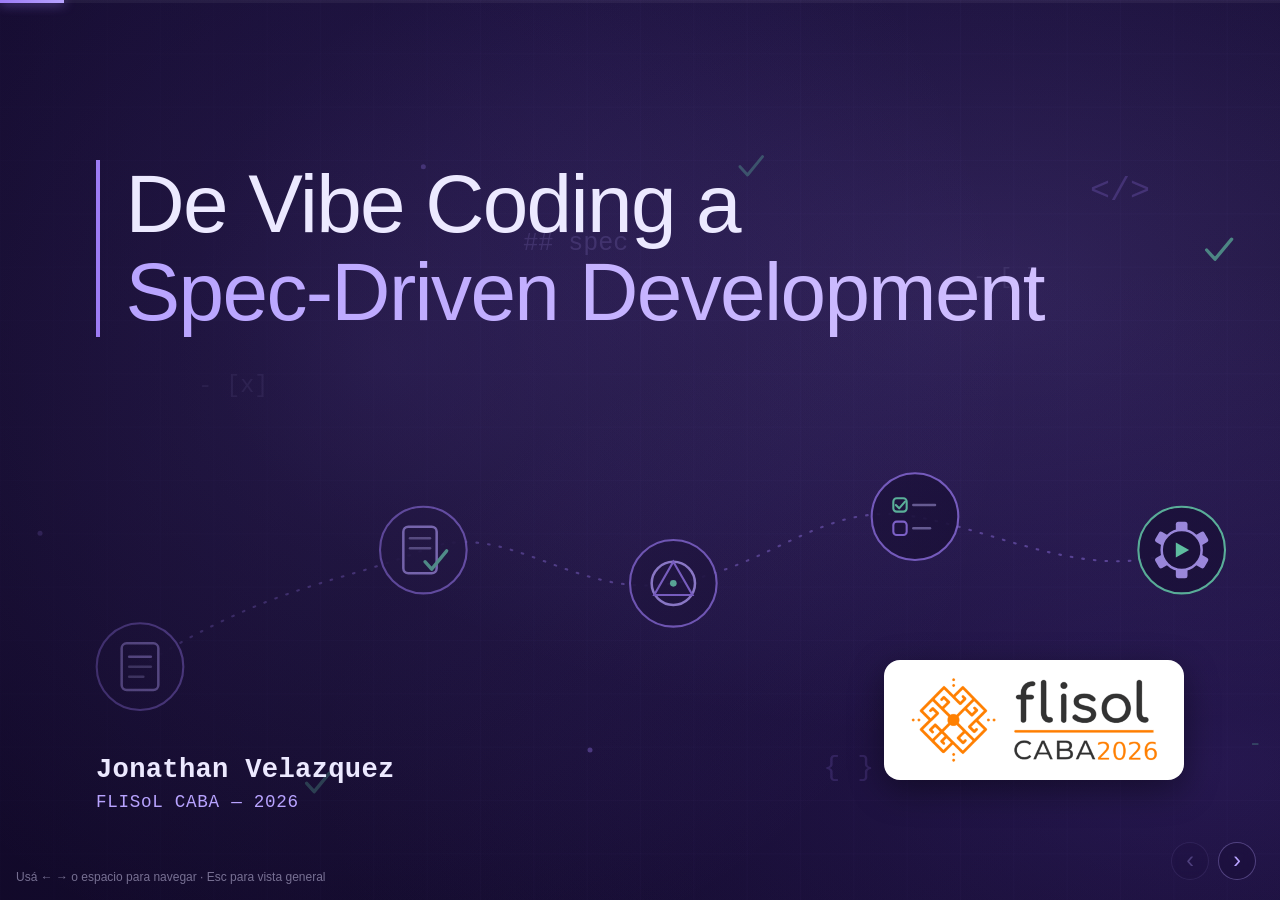
==== commit a99e9c14: "Fix animations" ====
--- a/index.html
+++ b/index.html
@@ -4,6 +4,7 @@
   <meta charset="UTF-8" />
   <meta name="viewport" content="width=device-width, initial-scale=1.0" />
   <title>De Vibe Coding a Spec-Driven Development — FLISoL CABA 2026</title>
+  <link rel="icon" href="logo.ico" sizes="any" />
   <link rel="stylesheet" href="styles.css" />
 </head>
 <body>
@@ -24,13 +25,13 @@
           <p class="author-event">FLISoL CABA — 2026</p>
         </div>
         <div class="cover-logo">
-          <img src="img/logo-horizontal-2026.png" alt="FLISoL CABA 2026" />
+          <img src="img/logo-horizontal-2026-nb.png" alt="FLISoL CABA 2026" />
         </div>
       </div>
     </section>
 
     <!-- Slide 2: Cita Karpathy 1 -->
-    <section class="slide slide-quote" data-slide="2">
+    <section class="slide slide-quote slide-quote-wide" data-slide="2">
       <div class="quote-gradient"></div>
       <blockquote class="quote">
         <p>
@@ -40,62 +41,50 @@
       </blockquote>
     </section>
 
-    <!-- Slide 3: Vibe Coding pros/contras -->
+    <!-- Slide 3: Ventajas y desventajas del Vibe Coding -->
     <section class="slide" data-slide="3">
       <header class="slide-header">
-        <h2 class="slide-title">Qué es (y qué no) el vibe coding</h2>
-        <p class="slide-subtitle">El término lo acuñó Andrej Karpathy a principios de 2025: entregarse a las vibras y aceptar lo que el agente produce sin revisarlo a fondo.</p>
-      </header>
-      <div class="two-col">
-        <article class="card card-positive">
-          <div class="card-pill pill-good">Su valor real</div>
-          <ul class="card-list">
-            <li>Velocidad y exploración: idea → prototipo en minutos</li>
-            <li>Baja la barrera de entrada (no hace falta ser programador)</li>
-            <li>Ideal para descartables, demos y probar hipótesis</li>
-          </ul>
-        </article>
-        <article class="card card-negative">
-          <div class="card-pill pill-bad">Su costo oculto</div>
-          <ul class="card-list">
-            <li>No queda registro de las decisiones que se tomaron</li>
-            <li>Aceptás código sin entenderlo: errores y vulnerabilidades que no ves</li>
-            <li>No hay un contrato contra el cual verificar lo generado</li>
-          </ul>
-        </article>
-      </div>
-      <p class="footnote">No es un anti-patrón: es una <strong>herramienta</strong>. El problema empieza cuando la usás fuera de su rango.</p>
-    </section>
-
-    <!-- Slide 4: Cita Karpathy 2 -->
-    <section class="slide slide-quote" data-slide="4">
-      <div class="quote-gradient"></div>
-      <blockquote class="quote">
-        <p>
-          "Many people have tried to come up with a better name for this to differentiate it from vibe coding, personally my current favorite <strong>agentic engineering</strong>"
-        </p>
-        <footer>— Andrej Karpathy, Feb 4, 2026</footer>
-      </blockquote>
-      <p class="quote-takeaway">Entonces.. La velocidad aumentó; el problema ahora es el <span class="highlight">control</span>.</p>
-    </section>
-
-    <!-- Ejemplo 1: El prompt vibe -->
-    <section class="slide slide-example" data-slide="ej-1">
-      <header class="slide-header">
-        <span class="slide-eyebrow">Ejemplo · applyCoupon</span>
-        <h2 class="slide-title">El prompt de un martes a las 5pm</h2>
+        <h2 class="slide-title">Ventajas y Desventajas</h2>
+        <p class="slide-subtitle">El valor aparece cuando querés explorar rápido. El costo aparece cuando el prototipo empieza a pedir garantías.</p>
+      </header>
+      <div class="vibe-visual-grid">
+        <article class="vibe-visual-card vibe-pros">
+          <img src="img/vibe-coding-es.png" alt="Persona prototipando rápidamente con un asistente de IA y pantallas de código." />
+          <div class="vibe-visual-overlay">
+            <span class="vibe-label">Bueno</span>
+            <h3>Velocidad y acceso</h3>
+            <p>Idea a prototipo en minutos. Baja la barrera de entrada y sirve para demos, descartables y probar hipótesis.</p>
+          </div>
+        </article>
+        <article class="vibe-visual-card vibe-cons">
+          <img src="img/vibe-coding-desventajas.png" alt="Persona frente a código generado con advertencias, errores, rutas enredadas y señales de riesgo." />
+          <div class="vibe-visual-overlay">
+            <span class="vibe-label">No tan bueno</span>
+            <h3>Riesgo invisible</h3>
+            <p>Decisiones sin registro, código que no entendés y ningún contrato claro contra el cual verificar lo generado.</p>
+          </div>
+        </article>
+      </div>
+      <!-- <p class="footnote">No es un anti-patrón: es una <strong>herramienta</strong>. El problema empieza cuando la usás fuera de su rango.</p> -->
+    </section>
+
+     <!-- Ejemplo 1: El prompt vibe -->
+    <section class="slide slide-example slide-prompt-wide" data-slide="ej-1">
+      <header class="slide-header">
+        <span class="slide-eyebrow">Ejemplo · Cupón</span>
+        <h2 class="slide-title">El prompt de un martes a las 17hs</h2>
       </header>
       <div class="code-block code-prompt">Estoy armando el checkout de un e-commerce.
 Necesito una función JS: <span class="tok-fn">applyCoupon</span>(cartTotal, coupon)
 que devuelva el total con el descuento aplicado.
-El cupón puede ser por porcentaje o por monto fijo.
-<span class="prompt-hl">Hacelo simple, después lo refino.</span></div>
+El cupón puede ser por porcentaje o por monto fijo.</div>
+      <blockquote class="prompt-quote">Hacelo simple, después lo refino.</blockquote>
     </section>
 
     <!-- Ejemplo 2: Lo que devuelve el agente -->
-    <section class="slide slide-example" data-slide="ej-2">
-      <header class="slide-header">
-        <span class="slide-eyebrow">Ejemplo · applyCoupon</span>
+    <section class="slide slide-example slide-code-wide" data-slide="ej-2">
+      <header class="slide-header">
+        <span class="slide-eyebrow">Ejemplo · Cupón</span>
         <h2 class="slide-title">Lo que el agente devuelve</h2>
       </header>
       <div class="code-stack">
@@ -113,9 +102,9 @@
     </section>
 
     <!-- Ejemplo 3: Tres maneras de romperlo -->
-    <section class="slide slide-example" data-slide="ej-3">
-      <header class="slide-header">
-        <span class="slide-eyebrow">Ejemplo · applyCoupon</span>
+    <section class="slide slide-example slide-breaks-wide" data-slide="ej-3">
+      <header class="slide-header">
+        <span class="slide-eyebrow">Ejemplo · Cupón</span>
         <h2 class="slide-title">Tres maneras de romperlo</h2>
       </header>
       <div class="roturas">
@@ -131,7 +120,8 @@
           <div class="rotura-num">2</div>
           <div class="rotura-body">
             <h3>Cupón inmortal</h3>
-            <div class="code-block"><span class="tok-com">// La función no chequea fecha. Un cupón de Black Friday</span>
+            <div class="code-block"><span class="tok-com">// La función no chequea fecha.</span>
+<span class="tok-com">// Un cupón de Black Friday</span>
 <span class="tok-com">// sigue funcionando en marzo.</span></div>
             <em class="rotura-quote">Nunca dije que los cupones venzan.</em>
           </div>
@@ -150,13 +140,33 @@
       </div>
     </section>
 
-    <!-- Ejemplo 4: Lo mismo, pero spec-driven -->
-    <section class="slide slide-example" data-slide="ej-4">
-      <header class="slide-header">
-        <span class="slide-eyebrow">Ejemplo · applyCoupon</span>
-        <h2 class="slide-title">Lo mismo, pero spec-driven</h2>
-      </header>
-      <div class="code-block code-spec"><span class="md-h1"># Feature: Aplicar cupón al carrito</span>
+    <!-- Conclusión de los ejemplos -->
+    <section class="slide slide-example-conclusion" data-slide="ej-conclusion">
+      <img class="conclusion-image" src="img/ejemplos-conclusion.png" alt="Puente de prototipo generado por IA que se rompe antes de llegar a una plataforma verificada con tests y contratos." />
+      <div class="conclusion-shade"></div>
+      <div class="conclusion-copy">
+        <span class="slide-eyebrow">Conclusión</span>
+        <h2>El agente no falló: faltaba el contrato</h2>
+        <p>Total mínimo, vencimiento y acumulación no son bugs. Son reglas que nunca existieron para verificar.</p>
+      </div>
+    </section>
+
+    <!-- Ejemplo 4: Contrato en Markdown -->
+    <section class="slide slide-example slide-markdown-contract" data-slide="ej-4">
+      <header class="slide-header">
+        <span class="slide-eyebrow">Ejemplo · Cupón</span>
+        <h2 class="slide-title">El contrato es un archivo Markdown</h2>
+        <p class="slide-subtitle">La spec no vive en el chat: queda versionada, revisable y ejecutable como referencia para el agente.</p>
+      </header>
+      <div class="contract-layout">
+        <div class="contract-copy">
+          <p>Un archivo <strong>.md</strong> alcanza para convertir intención en reglas verificables.</p>
+          <p>El agente deja de adivinar y empieza a implementar contra un contrato concreto.</p>
+          <div class="contract-file">specs/checkout/apply-coupon.md</div>
+        </div>
+        <div class="contract-file-card">
+          <div class="file-tab">apply-coupon.md</div>
+          <div class="code-block code-spec"><span class="md-h1"># Feature: Aplicar cupón al carrito</span>
 
 <span class="md-h2">## Reglas</span>
 - Tipos: PERCENTAGE, FIXED_AMOUNT
@@ -172,70 +182,130 @@
 - Carrito $30  + cupón fijo $50 <span class="md-arrow">→</span> total $0.00 (no negativo)
 - Cupón vencido                  <span class="md-arrow">→</span> error <span class="md-err">VOUCHER_EXPIRED</span>
 - Usuario ya usó el cupón        <span class="md-arrow">→</span> error <span class="md-err">VOUCHER_ALREADY_USED</span></div>
-    </section>
-
-    <!-- Slide nuevo: El muro -->
-    <section class="slide" data-slide="muro">
-      <header class="slide-header">
-        <h2 class="slide-title">El muro</h2>
-        <p class="slide-subtitle">El vibe coding deja de ser confiable pasada cierta complejidad: el agente empieza a adivinar requisitos que nunca enunciaste.</p>
-      </header>
-      <div class="wall-stat">
-        <span class="num">~500</span>
-        <span class="num-label">líneas es el umbral que se suele citar.<br />No es un límite exacto: es donde lo implícito se acumula y empieza a romper.</span>
-      </div>
-      <div class="three-col">
-        <article class="card card-dark">
-          <span class="card-num">1</span>
-          <h3 class="card-title">Requisitos implícitos</h3>
-          <p>El agente inventa las decisiones que no tomaste: bordes, validaciones, reglas de negocio. Como en <em>applyCoupon</em>.</p>
-        </article>
-        <article class="card card-dark">
-          <span class="card-num">2</span>
-          <h3 class="card-title">Deriva de contexto</h3>
-          <p>Entre sesiones el contexto se contamina y se pierde. Lo que "sabía" ayer hoy ya no está, y las decisiones cambian sin avisar.</p>
-        </article>
-        <article class="card card-dark">
-          <span class="card-num">3</span>
-          <h3 class="card-title">Sin contrato</h3>
-          <p>No hay una fuente de verdad contra la cual verificar. "Parece andar" es lo único que podés comprobar.</p>
-        </article>
-      </div>
-      <blockquote class="fail-quote">
-        La mayor parte del tiempo no estaba arreglando bugs: estaba arreglando decisiones poco claras que nunca tomé de forma explícita.
-        <span class="src">— parafraseando a un dev sobre vibe coding</span>
+        </div>
+      </div>
+    </section>    
+
+     <!-- Slide 4: Cita Karpathy 2 -->
+    <section class="slide slide-quote slide-quote-wide" data-slide="4">
+      <div class="quote-gradient"></div>
+      <blockquote class="quote">
+        <p>
+          "Many people have tried to come up with a better name for this to differentiate it from vibe coding, personally my current favorite <strong>agentic engineering</strong>"
+        </p>
+        <footer>— Andrej Karpathy, Feb 4, 2026</footer>
       </blockquote>
+      <p class="quote-takeaway">Entonces.. La velocidad aumentó; el problema ahora es el <span class="highlight">control</span>.</p>
+    </section>
+
+   <!-- Slide 8: Spec Driven Development -->
+    <section class="slide slide-sdd-visual" data-slide="8">
+      <img class="sdd-image" src="img/spec-driven-development.png" alt="Una especificación central guía a un agente de IA, módulos de código y verificaciones hacia una aplicación validada." />
+      <div class="sdd-shade"></div>
+      <div class="sdd-copy">
+        <span class="slide-eyebrow">Spec Driven Development</span>
+        <h2>Desarrollar contra una especificación</h2>
+        <p>SDD es usar una spec como contrato verificable: define qué debe pasar, qué límites existen y cómo saber si el resultado está bien.</p>
+        <ul class="sdd-points">
+          <li><strong>Antes:</strong> intención, comportamiento y alcance.</li>
+          <li><strong>Durante:</strong> el agente implementa guiado por la spec.</li>
+          <li><strong>Después:</strong> se verifica contra criterios explícitos.</li>
+        </ul>
+        <div class="sdd-steps" aria-label="Flujo de Spec Driven Development">
+          <span>Intento</span>
+          <span>Spec</span>
+          <span>Tests</span>
+          <span>Código</span>
+        </div>
+      </div>
+    </section>
+
+    <!-- Ejemplo 5: Código fuente generado contra la spec -->
+    <section class="slide slide-source-implementation" data-slide="ej-source">
+      <header class="slide-header">
+        <span class="slide-eyebrow">Ejemplo · Código fuente</span>
+        <h2 class="slide-title">La IA implementa contra el contrato</h2>
+        <p class="slide-subtitle">El resultado ya no es el happy path: el código refleja reglas, errores y bordes definidos en la spec.</p>
+      </header>
+      <div class="source-layout">
+        <div class="source-file-card">
+          <div class="file-tab">applyCoupon.js</div>
+          <div class="code-block code-source"><span class="tok-key">const</span> ERR <span class="tok-op">=</span> {
+  expired: <span class="tok-str">'VOUCHER_EXPIRED'</span>,
+  alreadyUsed: <span class="tok-str">'VOUCHER_ALREADY_USED'</span>,
+  multiple: <span class="tok-str">'ONLY_ONE_COUPON_ALLOWED'</span>
+};
+
+<span class="tok-key">function</span> <span class="tok-fn">applyCoupon</span>(cart, coupon, ctx) {
+  <span class="tok-key">if</span> (cart.<span class="tok-prop">activeCouponId</span> <span class="tok-op">&amp;&amp;</span> cart.<span class="tok-prop">activeCouponId</span> <span class="tok-op">!==</span> coupon.<span class="tok-prop">id</span>)
+    <span class="tok-key">throw</span> <span class="tok-fn">domainError</span>(ERR.<span class="tok-prop">multiple</span>);
+
+  <span class="tok-key">if</span> (<span class="tok-key">new</span> <span class="tok-fn">Date</span>(coupon.<span class="tok-prop">expiresAt</span>) <span class="tok-op">&lt;</span> ctx.<span class="tok-prop">now</span>)
+    <span class="tok-key">throw</span> <span class="tok-fn">domainError</span>(ERR.<span class="tok-prop">expired</span>);
+
+  <span class="tok-key">if</span> (ctx.<span class="tok-prop">usesByUser</span>.<span class="tok-fn">get</span>(coupon.<span class="tok-prop">id</span>) <span class="tok-op">&gt;=</span> coupon.<span class="tok-prop">limitPerUser</span>)
+    <span class="tok-key">throw</span> <span class="tok-fn">domainError</span>(ERR.<span class="tok-prop">alreadyUsed</span>);
+
+  <span class="tok-key">const</span> subtotal <span class="tok-op">=</span> <span class="tok-fn">money</span>(cart.<span class="tok-prop">total</span>);
+  <span class="tok-key">const</span> discount <span class="tok-op">=</span> coupon.<span class="tok-prop">type</span> <span class="tok-op">===</span> <span class="tok-str">'PERCENTAGE'</span>
+    <span class="tok-op">?</span> subtotal <span class="tok-op">*</span> coupon.<span class="tok-prop">value</span> <span class="tok-op">/</span> <span class="tok-num">100</span>
+    <span class="tok-op">:</span> coupon.<span class="tok-prop">value</span>;
+
+  <span class="tok-key">return</span> <span class="tok-fn">round2</span>(Math.<span class="tok-fn">max</span>(<span class="tok-num">0</span>, subtotal <span class="tok-op">-</span> discount));
+}</div>
+        </div>
+        <div class="source-takeaways">
+          <div>
+            <strong>Ya no adivina</strong>
+            <span>Lee reglas explícitas: vencimiento, uso por usuario y cupón único.</span>
+          </div>
+          <div>
+            <strong>Falla con intención</strong>
+            <span>Devuelve errores de dominio, no resultados silenciosamente incorrectos.</span>
+          </div>
+          <div>
+            <strong>Protege los bordes</strong>
+            <span>El total nunca baja de cero y el redondeo queda centralizado.</span>
+          </div>
+        </div>
+      </div>
     </section>
 
     <!-- Slide 5: Espectro de estructura -->
-    <section class="slide" data-slide="5">
+    <section class="slide slide-spectrum" data-slide="5">
       <header class="slide-header">
         <h2 class="slide-title">Espectro de estructura</h2>
         <p class="slide-subtitle">No hay uno correcto, depende del contexto</p>
       </header>
-      <div class="spectrum">
-        <div class="spectrum-step">
-          <h3>Vibe Coding</h3>
-          <div class="spectrum-dot"></div>
-          <p>Velocidad máxima, control mínimo</p>
-        </div>
-        <div class="spectrum-arrow">→</div>
-        <div class="spectrum-step">
-          <h3>Plan → Build</h3>
-          <div class="spectrum-dot"></div>
-          <p>Buen balance para trabajo individual</p>
-        </div>
-        <div class="spectrum-arrow">→</div>
-        <div class="spectrum-step">
-          <h3>Plan → Build + SDD</h3>
-          <div class="spectrum-dot"></div>
-          <p>Mejora sobre procesos de implementación y uso de IA</p>
-        </div>
-        <div class="spectrum-arrow">→</div>
-        <div class="spectrum-step">
-          <h3>Plan → Build + OpenSpec</h3>
-          <div class="spectrum-dot"></div>
-          <p>Más control / más trazabilidad</p>
+      <div class="spectrum-visual">
+        <div class="spectrum-axis">
+          <span>Exploración</span>
+          <span>Producción</span>
+        </div>
+        <div class="spectrum-rail" aria-hidden="true">
+          <div class="spectrum-marker m1"></div>
+          <div class="spectrum-marker m2"></div>
+          <div class="spectrum-marker m3"></div>
+        </div>
+        <div class="spectrum-grid">
+          <article class="spectrum-card">
+            <span class="spectrum-kicker">01</span>
+            <h3>Vibe Coding</h3>
+            <p>Velocidad máxima para probar ideas, demos y descartables.</p>
+            <strong>Control mínimo</strong>
+          </article>
+          <article class="spectrum-card featured">
+            <span class="spectrum-kicker">02</span>
+            <h3>Plan → Build</h3>
+            <p>Separás pensamiento de ejecución. Buen balance para trabajo individual.</p>
+            <strong>Control operativo</strong>
+          </article>
+          <article class="spectrum-card">
+            <span class="spectrum-kicker">03</span>
+            <h3>Plan → Build + SDD</h3>
+            <p>La implementación queda guiada por specs, criterios y verificación.</p>
+            <strong>Control trazable</strong>
+          </article>
         </div>
       </div>
     </section>
@@ -245,14 +315,14 @@
       <div class="split">
         <div class="split-left">
           <h2 class="slide-title">OpenCode</h2>
-          <p class="slide-subtitle">Agente de IA para desarrollo de software</p>
+          <p class="slide-subtitle">Agente de terminal · open source · multimodelo</p>
           <ul class="bullets">
-            <li>Agente para trabajar sobre código real</li>
-            <li>Lee, propone, edita y ejecuta</li>
-            <li>Pensado para desarrollo sobre proyectos existentes</li>
+            <li>Corre en la terminal: lee archivos, edita código y ejecuta comandos</li>
+            <li>Soporta Claude, GPT-4o, Gemini y más — vos elegís el modelo</li>
+            <li>Entiende contexto del proyecto: specs, reglas y convenciones</li>
+            <li>Pensado para trabajar sobre código real, no desde cero</li>
           </ul>
-          <p class="note">Es agnóstico del modelo/proveedor de IA que uses</p>
-          <a class="link" href="https://opencode.ai/" target="_blank" rel="noopener">https://opencode.ai/</a>
+          <a class="link" href="https://opencode.ai/" target="_blank" rel="noopener">https://opencode.ai</a>
         </div>
         <div class="split-right">
           <div class="terminal">
@@ -262,25 +332,20 @@
               <span class="dot green"></span>
               <span class="terminal-title">opencode</span>
             </div>
-            <pre class="terminal-body"># Change button color to danger in settings.tsx
-<span class="cmd">›</span> /share
-
-<span class="ai">Perfect! I can see that the Button component supports a "danger" variant.
-Now I'll change the button variant from "primary" to "danger" in Settings.tsx.</span>
-
-<span class="diff-file">Edit packages/frontend/src/containers/Settings.tsx</span>
-
-  &lt;Button
-    type="submit"
-<span class="diff-minus">-   variant="primary"</span>
-<span class="diff-plus">+   variant="danger"</span>
-    loading={isLoading}
-    disabled={units === ""}
-  &gt;
-    Purchase
-  &lt;/Button&gt;
-
-<span class="ai">The button color has been changed to danger in Settings.tsx.</span>
+            <pre class="terminal-body"># Implementar según spec: coupon.spec.md
+<span class="cmd">›</span> Aplicá los criterios definidos en la spec
+
+<span class="ai">Leyendo coupon.spec.md... encontré 3 criterios de aceptación.
+Voy a aplicar el primero: el resultado nunca puede ser negativo.</span>
+
+<span class="diff-file">Edit src/coupon.ts</span>
+
+  function applyCoupon(cartTotal, coupon) {
+<span class="diff-minus">-   return cartTotal - coupon.value;</span>
+<span class="diff-plus">+   return Math.max(0, cartTotal - coupon.value);</span>
+  }
+
+<span class="ai">✓ Criterio satisfecho: total nunca negativo.</span>
 
 <span class="cmd">›</span> █</pre>
           </div>
@@ -289,167 +354,38 @@
     </section>
 
     <!-- Slide 7: Modo plan y build -->
-    <section class="slide" data-slide="7">
-      <header class="slide-header center">
-        <h2 class="slide-title">Modo plan y build</h2>
-      </header>
-      <div class="two-col">
-        <article class="card card-dark">
-          <h3 class="card-title">Plan = pensar sin tocar código</h3>
-          <p>Pensado para analizar, proponer cambios y armar un plan sin modificar el código fuente.</p>
-        </article>
-        <article class="card card-dark">
-          <h3 class="card-title">Build = ejecutar cambios reales</h3>
-          <p>Modo de implementación. Tiene las herramientas habilitadas para editar archivos, ejecutar comandos y hacer trabajo de desarrollo real sobre el proyecto.</p>
-        </article>
-      </div>
-    </section>
-
-    <!-- Slide 8: Spec Driven Development -->
-    <section class="slide" data-slide="8">
-      <header class="slide-header">
-        <h2 class="slide-title">Spec Driven Development</h2>
-        <p class="slide-subtitle">Definís comportamiento, restricciones y criterios de aceptación <em>antes</em>; el agente implementa contra ese contrato. Martin Fowler y ThoughtWorks ya lo documentan: pasó de metodología emergente a casi estándar de industria.</p>
-      </header>
-      <div class="three-col">
-        <article class="card card-glow">
-          <h3 class="card-title">La spec como fuente de verdad</h3>
-          <ul>
-            <li>Especificación clara de lo que el sistema debe hacer</li>
-            <li>Describir intención, comportamiento y alcance, y sirve para alinear a todos antes de construir</li>
-          </ul>
-        </article>
-        <article class="card card-glow">
-          <h3 class="card-title">Implementar y verificar contra la spec</h3>
-          <ul>
-            <li>Guía la implementación y también para verificar si lo construido responde a lo pedido</li>
-            <li>El equipo escribe especificaciones claras del comportamiento esperado y luego genera, implementa o verifica código contra esas especificaciones</li>
-          </ul>
-        </article>
-        <article class="card card-glow">
-          <h3 class="card-title">La spec como documento vivo</h3>
-          <ul>
-            <li>Una buena spec no se escribe una vez y se momifica</li>
-            <li>Se puede modificar, extender o reducir su alcance. Si la spec es muy grande posiblemente deba ser reducida en varias specs</li>
-            <li>Matiz: las specs estáticas se vuelven caras y derivan; las vivas se sincronizan con el código</li>
-          </ul>
-        </article>
-      </div>
-    </section>
-
-    <!-- Slide nuevo: De autocompletado a ingeniero -->
-    <section class="slide" data-slide="ingeniero">
-      <header class="slide-header">
-        <h2 class="slide-title">De autocompletado a ingeniero</h2>
-        <p class="slide-subtitle">El truco conceptual de SDD: dejás de pedirle <em>qué tipear</em> y empezás a pedirle <em>qué comportamiento garantizar</em>.</p>
-      </header>
-      <div class="compare">
-        <div class="compare-col">
-          <span class="compare-label bad">⚙️ Instrucción técnica (vaga)</span>
-          <div class="code-block">Usá PostgreSQL para guardar
-la actividad de los usuarios.</div>
-          <p class="compare-note">Describe la implementación, no el resultado. El agente completa los huecos adivinando. No hay nada que verificar.</p>
-        </div>
-        <div class="compare-col">
-          <span class="compare-label good">🎯 Criterio conductual (verificable)</span>
-          <div class="code-block">Como admin puedo consultar la
-actividad de usuarios de los
-últimos 90 días y recibir
-resultados en menos de 2 s.</div>
-          <p class="compare-note">Define comportamiento observable y restricciones. Es un contrato: o se cumple, o no. La base de datos es un detalle.</p>
-        </div>
-      </div>
-    </section>
-
-    <!-- Slide nuevo: Workflow de 3 fases -->
-    <section class="slide" data-slide="fases">
-      <header class="slide-header">
-        <h2 class="slide-title">El workflow de 3 fases</h2>
-        <p class="slide-subtitle">Las herramientas le ponen nombres distintos, pero la estructura es siempre la misma. Un modelo mental portable, independiente de la herramienta.</p>
-      </header>
-      <div class="phases">
-        <article class="phase">
-          <span class="phase-step">FASE 1</span>
-          <h3>Definir el qué</h3>
-          <div class="phase-names">
-            <span class="phase-name"><b>Requirements</b><span class="tool">AWS Kiro</span></span>
-            <span class="phase-name"><b>Specify</b><span class="tool">GitHub Spec Kit</span></span>
-          </div>
-          <p class="phase-foot">Comportamiento, restricciones y criterios de aceptación. Existe notación formal para esto (EARS).</p>
-        </article>
-        <article class="phase">
-          <span class="phase-step">FASE 2</span>
-          <h3>Diseñar el cómo</h3>
-          <div class="phase-names">
-            <span class="phase-name"><b>Design</b><span class="tool">AWS Kiro</span></span>
-            <span class="phase-name"><b>Plan</b><span class="tool">GitHub Spec Kit</span></span>
-          </div>
-          <p class="phase-foot">Arquitectura, modelo de datos y decisiones técnicas, derivadas de la spec.</p>
-        </article>
-        <article class="phase">
-          <span class="phase-step">FASE 3</span>
-          <h3>Partir en tareas</h3>
-          <div class="phase-names">
-            <span class="phase-name"><b>Tasks</b><span class="tool">AWS Kiro</span></span>
-            <span class="phase-name"><b>Tasks</b><span class="tool">GitHub Spec Kit</span></span>
-          </div>
-          <p class="phase-foot">Cambios chicos y revisables que el agente implementa y verifica contra el contrato.</p>
-        </article>
-      </div>
-    </section>
-
-    <!-- Slide 9: Implementación SDD -->
-    <section class="slide" data-slide="9">
-      <header class="slide-header center">
-        <h2 class="slide-title">Implementación SDD</h2>
-      </header>
-      <ul class="check-list">
-        <li><strong>Escribir la spec:</strong> alcance, comportamiento esperado, restricciones y criterios de aceptación</li>
-        <li><strong>Documentar el diseño:</strong> arquitectura, modelo de datos, APIs, impacto y riesgos</li>
-        <li><strong>Partir el trabajo en tareas chicas</strong> y las implementás en cambios pequeños y revisables</li>
-        <li><strong>Registrar decisiones importantes</strong> en ADRs (Architecture Decision Record)</li>
-        <li><strong>Revisar contra la spec,</strong> no solo contra el código</li>
-        <li><strong>Actualizar la spec</strong> después de su implementación</li>
-      </ul>
-      <p class="callout">SDD busca trazabilidad y precisión al construir con IA</p>
-    </section>
-
-    <!-- Slide nuevo: El ecosistema de herramientas -->
-    <section class="slide" data-slide="ecosistema">
-      <header class="slide-header">
-        <h2 class="slide-title">El ecosistema</h2>
-        <p class="slide-subtitle">No hay una herramienta única: hay un espectro, desde un markdown hasta un IDE dedicado.</p>
-      </header>
-      <div class="tool-axis">
-        <span>Liviano · un archivo</span>
-        <span class="arrow"></span>
-        <span>Pesado · IDE dedicado</span>
-      </div>
-      <div class="three-col">
-        <article class="card card-glow">
-          <h3 class="card-title">CLAUDE.md</h3>
-          <ul>
-            <li>Un simple markdown ya funciona como spec liviana</li>
-            <li>Cero setup: contexto y reglas viven con el repo</li>
-          </ul>
-          <p class="card-foot">Punto de entrada más bajo</p>
-        </article>
-        <article class="card card-glow">
-          <h3 class="card-title">GitHub Spec Kit</h3>
-          <ul>
-            <li>Open source (MIT) · <span class="star">★</span> +90k estrellas</li>
-            <li>Funciona con 30+ agentes, incluido Claude Code</li>
-          </ul>
-          <p class="card-foot">Flujo Specify → Plan → Tasks</p>
-        </article>
-        <article class="card card-glow">
-          <h3 class="card-title">AWS Kiro</h3>
-          <ul>
-            <li>IDE construido sobre Code OSS</li>
-            <li>Sistema de <em>hooks</em> para automatizar el flujo</li>
-          </ul>
-          <p class="card-foot">Flujo Requirements → Design → Tasks</p>
-        </article>
+    <section class="slide slide-plan-build" data-slide="7">
+      <header class="slide-header">
+        <h2 class="slide-title">Modo Plan y Build</h2>
+        <p class="slide-subtitle">Separar el pensamiento de la ejecución</p>
+      </header>
+      <div class="pb-grid">
+        <article class="pb-card pb-plan">
+          <span class="pb-badge">Plan</span>
+          <h3>Analizar sin tocar código</h3>
+          <p>Lee el proyecto, responde preguntas y arma un plan — sin modificar ningún archivo hasta que vos lo decidás.</p>
+        </article>
+        <article class="pb-card pb-build">
+          <span class="pb-badge">Build</span>
+          <h3>Ejecutar cambios reales</h3>
+          <p>Tiene acceso a todas las herramientas: edita archivos, ejecuta comandos y aplica los cambios de principio a fin.</p>
+        </article>
+        <div class="pb-screenshot">
+          <img src="img/opencode-plan.svg" alt="OpenCode modo Plan" />
+        </div>
+        <div class="pb-screenshot">
+          <img src="img/opencode-build.svg" alt="OpenCode modo Build" />
+        </div>
+      </div>
+      <div class="pb-providers">
+        <span class="pb-providers-label">Conecta con cualquier proveedor · vos elegís el modelo</span>
+        <div class="pb-models">
+          <span class="pb-model">Claude Sonnet</span>
+          <span class="pb-model">GPT-4o</span>
+          <span class="pb-model">Gemini 2.5</span>
+          <span class="pb-model">Llama 3</span>
+          <span class="pb-model pb-model-more">+ más</span>
+        </div>
       </div>
     </section>
 
@@ -457,14 +393,28 @@
     <section class="slide" data-slide="10">
       <div class="split">
         <div class="split-left">
+          <span class="os-eyebrow">Spec-Driven Development</span>
           <h2 class="slide-title">OpenSpec</h2>
-          <p class="slide-subtitle">Framework para estructurar cambios antes de implementarlos</p>
+          <p class="slide-subtitle">Acordá <em>qué</em> vas a construir antes de escribir una sola línea de código.</p>
+
+          <div class="os-flow">
+            <span class="os-step">Proposal</span>
+            <span class="os-arrow">→</span>
+            <span class="os-step">Specs</span>
+            <span class="os-arrow">→</span>
+            <span class="os-step">Design</span>
+            <span class="os-arrow">→</span>
+            <span class="os-step">Tasks</span>
+            <span class="os-arrow">→</span>
+            <span class="os-step os-step-done">Archive</span>
+          </div>
+
           <ul class="bullets">
-            <li>Framework para organizar cambios con <em>proposal</em>, <em>specs</em>, <em>design</em> y <em>tasks</em></li>
-            <li>Convierte intención en artefactos trazables</li>
-            <li>Ayuda a trabajar con IA sin depender de prompts sueltos</li>
+            <li><em>Agree before you build:</em> humano y agente alinean el alcance antes de tocar código</li>
+            <li>Convierte la intención en <em>artefactos trazables</em>, no en prompts sueltos que se pierden</li>
+            <li>Specs en <em>markdown</em>: una fuente de verdad versionada, auditable y que vive con el repo</li>
           </ul>
-          <a class="link" href="https://openspec.dev/" target="_blank" rel="noopener">https://openspec.dev/</a>
+          <a class="link" href="https://openspec.dev/" target="_blank" rel="noopener">https://openspec.dev</a>
         </div>
         <div class="split-right">
           <div class="terminal">
@@ -474,10 +424,11 @@
               <span class="dot green"></span>
               <span class="terminal-title">openspec view</span>
             </div>
-            <pre class="terminal-body"><span class="ai">OpenSpec Dashboard</span>
-
+            <pre class="terminal-body"><span class="cmd">$ openspec view</span>
+
+<span class="ai">OpenSpec Dashboard</span>
 <span class="dim">────────────────────────────────────</span>
-<span class="hl">Summary:</span>
+<span class="hl">Summary</span>
   • Specifications: <b>10</b> specs, 64 requirements
   • Active Changes: <b>3</b> in progress
   • Completed Changes: <b>4</b>
@@ -485,7 +436,7 @@
 
 <span class="hl">Active Changes</span>
   ● make-validation-scope-aware    [░░░░░░] 0%
-  ● remove-diff-command            [████░░] 90%
+  ● remove-diff-command            [█████░] 90%
   ● improve-deterministic-tests    [█████░] 92%
 
 <span class="hl">Completed Changes</span>
@@ -509,30 +460,150 @@
     <section class="slide" data-slide="11">
       <header class="slide-header">
         <h2 class="slide-title">OpenSpec</h2>
-      </header>
-      <div class="three-col">
-        <article class="card card-glow">
-          <h3 class="card-title">Alinear antes de programar</h3>
-          <ul>
-            <li>Equipo humano y agente acuerdan qué se va a construir antes de tocar código</li>
-            <li>"Agree before you build", para que los requisitos se tengan en cuenta</li>
-          </ul>
-        </article>
-        <article class="card card-glow">
-          <h3 class="card-title">Convertir la intención en artefactos explícitos</h3>
-          <ul>
-            <li>En vez de depender de prompts sueltos, el cambio se estructura con artefactos concretos: proposal, specs, design y tasks</li>
-            <li>De "pedido informal" a "trabajo trazable y ejecutable"</li>
-          </ul>
-        </article>
-        <article class="card card-glow">
-          <h3 class="card-title">Cerrar el ciclo con trazabilidad y fuente de verdad</h3>
-          <ul>
-            <li>El desarrollo no termina al implementar: el cambio aprobado se archiva, se integra a las specs principales y queda historial auditable (archivos markdown)</li>
-          </ul>
-        </article>
-      </div>
-    </section>
+        <p class="slide-subtitle">Qué lo hace práctico para Spec-Driven Development en el día a día</p>
+      </header>
+      <div class="three-col os-cards">
+        <article class="card card-glow os-card">
+          <div class="os-card-img">
+            <img src="img/spec-markdown.svg" alt="Specs en markdown versionadas con Git" />
+          </div>
+          <h3 class="card-title">Todo es markdown</h3>
+          <p class="os-card-text">Specs versionadas con Git, agnósticas de cualquier agente.</p>
+        </article>
+        <article class="card card-glow os-card">
+          <div class="os-card-img">
+            <img src="img/spec-delta.svg" alt="Cambios revisados como un diff antes de implementar" />
+          </div>
+          <h3 class="card-title">Deltas revisables</h3>
+          <p class="os-card-text">Cada cambio se revisa y aprueba como un PR antes del código.</p>
+        </article>
+        <article class="card card-glow os-card">
+          <div class="os-card-img">
+            <img src="img/spec-context.svg" alt="Las specs alimentan al agente como fuente de verdad" />
+          </div>
+          <h3 class="card-title">Contexto del agente</h3>
+          <p class="os-card-text">Las specs guían al agente y quedan como fuente de verdad.</p>
+        </article>
+      </div>
+    </section>
+
+    <!-- Slide 9: Implementación SDD -->
+    <section class="slide slide-sdd-flow" data-slide="9">
+      <header class="slide-header center">
+        <h2 class="slide-title">Implementar SDD con OpenSpec</h2>
+        <p class="slide-subtitle">Del requerimiento al historial auditable, paso a paso</p>
+      </header>
+      <ol class="sdd-flow">
+        <li class="sdd-step">
+          <span class="sdd-num">1</span>
+          <div class="sdd-body">
+            <h3>Inicializar</h3>
+            <p>Estructura <em>openspec/</em> y deja las instrucciones del agente dentro del repo.</p>
+          </div>
+          <code class="sdd-cmd">openspec init</code>
+        </li>
+        <li class="sdd-step">
+          <span class="sdd-num">2</span>
+          <div class="sdd-body">
+            <h3>Proponer el cambio</h3>
+            <p>El agente redacta <em>proposal</em>, <em>specs</em> (deltas), <em>design</em> y <em>tasks</em>.</p>
+          </div>
+          <code class="sdd-cmd">openspec proposal</code>
+        </li>
+        <li class="sdd-step">
+          <span class="sdd-num">3</span>
+          <div class="sdd-body">
+            <h3>Validar y revisar</h3>
+            <p>Aprobás el <em>qué</em> contra la spec antes de escribir una línea de código.</p>
+          </div>
+          <code class="sdd-cmd">openspec validate</code>
+        </li>
+        <li class="sdd-step">
+          <span class="sdd-num">4</span>
+          <div class="sdd-body">
+            <h3>Implementar por tareas</h3>
+            <p>El agente ejecuta tareas chicas y revisables, marcando el progreso.</p>
+          </div>
+          <code class="sdd-cmd">tasks.md</code>
+        </li>
+        <li class="sdd-step">
+          <span class="sdd-num">5</span>
+          <div class="sdd-body">
+            <h3>Archivar</h3>
+            <p>El delta se integra a las specs principales y queda historial auditable.</p>
+          </div>
+          <code class="sdd-cmd">openspec archive</code>
+        </li>
+      </ol>
+      <p class="callout">SDD busca trazabilidad y precisión al construir con IA</p>
+    </section>
+
+    <!-- Slide: tasks.md del ejemplo del cupón -->
+    <section class="slide slide-tasks" data-slide="tasks-cupon">
+      <header class="slide-header center">
+        <h2 class="slide-title">El plan se vuelve <em>tasks.md</em></h2>
+        <p class="slide-subtitle">Ejemplo: aplicar un cupón de descuento al carrito</p>
+      </header>
+      <div class="terminal file-window">
+        <div class="terminal-bar">
+          <span class="dot red"></span>
+          <span class="dot yellow"></span>
+          <span class="dot green"></span>
+          <span class="terminal-title">openspec/changes/apply-coupon/tasks.md</span>
+        </div>
+        <pre class="terminal-body md"><span class="md-h1"># Aplicar cupón de descuento</span>
+<span class="md-quote">2 / 6 tareas · 33% completo</span>
+
+<span class="md-h2">## 1. Clampear el resultado a 0</span>
+<span class="md-task done"><span class="mark">✓</span> 1.1 Devolver Math.max(0, cartTotal − coupon.value)</span>
+<span class="md-task done"><span class="mark">✓</span> 1.2 Test: un descuento mayor al total no da negativo</span>
+
+<span class="md-h2">## 2. Validar la expiración del cupón</span>
+<span class="md-task todo"><span class="mark">☐</span> 2.1 Rechazar cupones con expiresAt &lt; hoy</span>
+<span class="md-task todo"><span class="mark">☐</span> 2.2 Test: un cupón vencido lanza error</span>
+
+<span class="md-h2">## 3. Marcar el cupón como usado</span>
+<span class="md-task todo"><span class="mark">☐</span> 3.1 Setear coupon.usedAt al aplicarlo</span>
+<span class="md-task todo"><span class="mark">☐</span> 3.2 Impedir reutilizar un cupón ya usado</span></pre>
+      </div>
+    </section>
+
+    <!-- Slide nuevo: El ecosistema de herramientas -->
+    <section class="slide slide-combo" data-slide="ecosistema">
+      <header class="slide-header center">
+        <h2 class="slide-title">OpenCode <span class="combo-plus">+</span> OpenSpec</h2>
+      </header>
+      <div class="combo">
+        <article class="card card-glow combo-card">
+          <span class="combo-role">El motor</span>
+          <div class="combo-img">
+            <img src="img/combo-engine.svg" alt="Motor que ejecuta: planifica y aplica los cambios" />
+          </div>
+          <h3 class="card-title">OpenCode</h3>
+          <p class="combo-text">Planifica y ejecuta los cambios con cualquier modelo.</p>
+        </article>
+        <span class="combo-op">+</span>
+        <article class="card card-glow combo-card">
+          <span class="combo-role">El método</span>
+          <div class="combo-img">
+            <img src="img/combo-method.svg" alt="Método: specs estructuradas y revisadas antes de codear" />
+          </div>
+          <h3 class="card-title">OpenSpec</h3>
+          <p class="combo-text">Estructura el cambio en specs trazables antes del código.</p>
+        </article>
+        <span class="combo-op">=</span>
+        <article class="card combo-card combo-result">
+          <span class="combo-role">El resultado</span>
+          <div class="combo-img">
+            <img src="img/combo-result.svg" alt="Resultado profesional: cambios verificados y auditables" />
+          </div>
+          <h3 class="card-title">Desarrollo profesional</h3>
+          <p class="combo-text">Velocidad de la IA con rigor de ingeniería.</p>
+        </article>
+      </div>
+    </section>
+
+    
 
     <!-- Slide 12: Cierre -->
     <section class="slide slide-closing" data-slide="12">
@@ -542,13 +613,33 @@
         <div class="ribbon r3"></div>
       </div>
       <div class="closing-content">
-        <h2 class="closing-headline">No alcanza con pedir bien: hay que construir con <span class="accent">trazabilidad</span></h2>
-        <p class="closing-tradeoff">El trade-off es honesto: <strong>más trabajo al principio</strong> a cambio de <strong>menos sorpresas después</strong>. No vale la pena para un script rápido; es esencial para algo que va a producción. La clave es saber cuándo usar cada modo.</p>
-        <h3 class="closing-thanks">¡Gracias!</h3>
-        <div class="contact">
-          <strong>Contacto</strong>
-          <a href="mailto:jonathanvgms@gmail.com">jonathanvgms@gmail.com</a>
-          <a href="http://linkedin.com/in/jvelazquez27/" target="_blank" rel="noopener">linkedin.com/in/jvelazquez27/</a>
+        <div class="closing-main">
+          <span class="closing-eyebrow">En una frase</span>
+          <h2 class="closing-headline">Del <span class="accent">vibe</span> a la <span class="accent">spec</span></h2>
+          <p class="closing-takeaway">Dejá que la IA vaya rápido. La spec marca el rumbo y deja rastro.</p>
+          <h3 class="closing-thanks">¡Gracias!</h3>
+          <div class="contact">
+            <!-- Completá con tus datos -->
+            <a class="contact-item" href="mailto:tu-email@ejemplo.com">
+              <svg viewBox="0 0 24 24" fill="none" stroke="currentColor" stroke-width="2" stroke-linecap="round" stroke-linejoin="round" aria-hidden="true">
+                <rect x="3" y="5" width="18" height="14" rx="2"/>
+                <path d="M3 7l9 6 9-6"/>
+              </svg>
+              <span>jonathanvgms@gmail.com</span>
+            </a>
+            <a class="contact-item" href="https://github.com/tu-usuario" target="_blank" rel="noopener">
+              <svg viewBox="0 0 24 24" fill="currentColor" aria-hidden="true">
+                <path d="M12 .5C5.37.5 0 5.78 0 12.29c0 5.2 3.44 9.6 8.21 11.16.6.11.82-.26.82-.58 0-.29-.01-1.04-.02-2.05-3.34.72-4.04-1.6-4.04-1.6-.55-1.38-1.34-1.75-1.34-1.75-1.09-.74.08-.73.08-.73 1.2.09 1.84 1.22 1.84 1.22 1.07 1.8 2.81 1.28 3.5.98.11-.76.42-1.28.76-1.57-2.67-.3-5.47-1.31-5.47-5.84 0-1.29.47-2.34 1.24-3.17-.13-.3-.54-1.52.11-3.18 0 0 1.01-.32 3.3 1.21.96-.26 1.98-.39 3-.4 1.02.01 2.04.14 3 .4 2.28-1.53 3.29-1.21 3.29-1.21.66 1.66.25 2.88.12 3.18.77.83 1.23 1.88 1.23 3.17 0 4.54-2.81 5.54-5.49 5.83.43.36.81 1.08.81 2.18 0 1.57-.01 2.84-.01 3.23 0 .32.21.7.82.58A12.01 12.01 0 0 0 24 12.29C24 5.78 18.63.5 12 .5z"/>
+              </svg>
+              <span>github.com/jonathanvgms</span>
+            </a>
+          </div>
+        </div>
+        <div class="closing-qr">
+          <div class="qr-card">
+            <img src="img/qr-presentacion.svg" alt="Código QR de la presentación: flisol2026.vercel.app" />
+          </div>
+          <span class="qr-label">flisol2026.vercel.app</span>
         </div>
       </div>
     </section>
--- a/styles.css
+++ b/styles.css
@@ -97,47 +97,68 @@
 .cover-bg {
   position: absolute; inset: 0;
   background:
-    radial-gradient(circle at 30% 40%, rgba(157, 124, 245, 0.15), transparent 60%),
-    radial-gradient(circle at 70% 70%, rgba(94, 63, 184, 0.2), transparent 60%);
+    radial-gradient(circle at 30% 40%, rgba(157, 124, 245, 0.12), transparent 60%),
+    url('img/sdd-bg.svg') center / cover no-repeat;
   z-index: 0;
 }
-.cover-content { position: relative; z-index: 1; }
+.cover-content {
+  position: relative;
+  z-index: 1;
+  height: 100%;
+  display: flex;
+  flex-direction: column;
+  justify-content: flex-start;
+  padding-top: 6rem;
+}
 .cover-title {
-  font-size: clamp(2.5rem, 6vw, 5rem);
+  font-size: clamp(2.5rem, 6.4vw, 5.4rem);
   font-weight: 300;
-  line-height: 1.1;
+  line-height: 1.08;
   letter-spacing: -0.02em;
-  margin-bottom: 3rem;
+  margin: 0;
+  max-width: 24ch;
+  padding-left: 1.6rem;
+  border-left: 4px solid var(--purple);
 }
 .cover-title .line { display: block; }
 .cover-title .accent {
+  font-weight: 500;
   background: linear-gradient(90deg, var(--purple-2), #d4c4ff);
   -webkit-background-clip: text;
   background-clip: text;
   color: transparent;
 }
-.cover-author { margin-top: auto; }
+.cover-author {
+  position: absolute;
+  left: 0;
+  bottom: 1.5rem;
+}
 .author-name {
-  font-size: 1.2rem;
+  font-family: 'JetBrains Mono', 'Fira Code', monospace;
+  font-size: 1.7rem;
+  font-weight: 600;
+  letter-spacing: 0.01em;
   color: var(--text);
-  margin-bottom: 0.3rem;
+  margin-bottom: 0.45rem;
 }
 .author-event {
-  font-size: 1rem;
-  color: var(--text-dim);
+  font-family: 'JetBrains Mono', 'Fira Code', monospace;
+  font-size: 1.1rem;
+  letter-spacing: 0.04em;
+  color: var(--purple-2);
 }
 .cover-logo {
   position: absolute;
-  bottom: 4rem; right: 6rem;
+  bottom: 3.5rem; right: 0;
   background: #fff;
-  padding: 0.7rem 1.1rem;
-  border-radius: 14px;
-  box-shadow: 0 8px 28px rgba(0, 0, 0, 0.35);
+  padding: 1rem 1.5rem;
+  border-radius: 16px;
+  box-shadow: 0 10px 34px rgba(0, 0, 0, 0.4);
   z-index: 2;
 }
 .cover-logo img {
   display: block;
-  height: clamp(40px, 5vw, 60px);
+  height: clamp(58px, 7vw, 88px);
   width: auto;
 }
 
@@ -168,6 +189,19 @@
   font-size: 1.2rem;
   color: var(--text);
 }
+.slide-quote-wide .quote {
+  max-width: 1180px;
+  font-size: clamp(1.55rem, 2.4vw, 2.35rem);
+  line-height: 1.35;
+}
+.slide-quote-wide .quote footer {
+  margin-top: 2rem;
+  font-size: clamp(1rem, 1.25vw, 1.2rem);
+}
+.slide-quote-wide .quote-takeaway {
+  margin-top: 3.5rem;
+  font-size: clamp(1.25rem, 1.55vw, 1.5rem);
+}
 .highlight {
   color: var(--purple-2);
   font-weight: 600;
@@ -228,6 +262,11 @@
   font-size: 0.7rem;
   top: 0.4rem;
 }
+.card em {
+  color: var(--purple-2);
+  font-style: normal;
+  font-weight: 600;
+}
 
 .card-pill {
   display: inline-block;
@@ -249,37 +288,104 @@
 .card-list li:last-child { border-bottom: none; }
 
 /* Spectrum */
-.spectrum {
+.slide-spectrum {
+  justify-content: center;
+  padding: 3rem 2rem 4rem;
+}
+.slide-spectrum .slide-header {
+  margin-bottom: 1.8rem;
+}
+.spectrum-visual {
+  width: 100%;
+}
+.spectrum-axis {
+  display: flex;
+  justify-content: space-between;
+  margin-bottom: 0.7rem;
+  color: var(--text-dim);
+  font-size: 0.78rem;
+  font-weight: 700;
+  letter-spacing: 0.16em;
+  text-transform: uppercase;
+}
+.spectrum-rail {
+  position: relative;
+  height: 18px;
+  margin: 0 1rem 1.7rem;
+}
+.spectrum-rail::before {
+  content: '';
+  position: absolute;
+  left: 0;
+  right: 0;
+  top: 8px;
+  height: 2px;
+  background: linear-gradient(90deg, #f2b65d, var(--purple-2), #6ee7b7);
+  box-shadow: 0 0 20px rgba(184, 163, 255, 0.32);
+}
+.spectrum-marker {
+  position: absolute;
+  top: 0;
+  width: 18px;
+  height: 18px;
+  border-radius: 50%;
+  border: 2px solid #fff;
+  background: var(--purple);
+  box-shadow: 0 0 22px rgba(184, 163, 255, 0.62);
+  transform: translateX(-50%);
+}
+.spectrum-marker.m1 { left: 0; background: #f2b65d; }
+.spectrum-marker.m2 { left: 50%; background: var(--purple-2); }
+.spectrum-marker.m3 { left: 100%; background: #6ee7b7; }
+.spectrum-grid {
   display: grid;
-  grid-template-columns: 1fr auto 1fr auto 1fr auto 1fr;
-  gap: 1rem;
-  align-items: start;
-  margin-top: 2rem;
-}
-.spectrum-step h3 {
-  font-size: 1.05rem;
-  font-weight: 600;
-  color: var(--text);
-  margin-bottom: 0.6rem;
-}
-.spectrum-dot {
-  width: 14px; height: 14px;
-  background: var(--purple);
-  border-radius: 50%;
-  box-shadow: 0 0 18px var(--purple);
-  margin-bottom: 1rem;
-}
-.spectrum-step p {
-  font-size: 0.88rem;
-  color: var(--text-dim);
-  line-height: 1.4;
-}
-.spectrum-arrow {
-  font-size: 2rem;
-  color: var(--purple);
-  align-self: center;
-  margin-top: -0.5rem;
-  opacity: 0.6;
+  grid-template-columns: repeat(3, minmax(0, 1fr));
+  gap: 1.2rem;
+}
+.spectrum-card {
+  min-height: 300px;
+  display: flex;
+  flex-direction: column;
+  justify-content: space-between;
+  border: 1px solid rgba(157, 124, 245, 0.28);
+  border-radius: 14px;
+  background: rgba(20, 10, 45, 0.58);
+  padding: 1.45rem;
+  box-shadow: 0 18px 50px rgba(0, 0, 0, 0.22);
+}
+.spectrum-card.featured {
+  background: linear-gradient(135deg, rgba(94, 63, 184, 0.58), rgba(20, 10, 45, 0.68));
+  border-color: rgba(184, 163, 255, 0.42);
+}
+.spectrum-kicker {
+  color: var(--purple-2);
+  font-size: 0.82rem;
+  font-weight: 800;
+  letter-spacing: 0.16em;
+}
+.spectrum-card h3 {
+  margin-top: 1.25rem;
+  color: #fff;
+  font-size: clamp(1.45rem, 2vw, 2rem);
+  font-weight: 600;
+  line-height: 1.12;
+}
+.spectrum-card p {
+  margin-top: 1rem;
+  color: rgba(236, 233, 255, 0.8);
+  font-size: clamp(0.98rem, 1.12vw, 1.1rem);
+  line-height: 1.45;
+}
+.spectrum-card strong {
+  display: inline-flex;
+  width: fit-content;
+  margin-top: 1.4rem;
+  padding-top: 0.85rem;
+  border-top: 1px solid rgba(184, 163, 255, 0.26);
+  color: #6ee7b7;
+  font-size: 0.9rem;
+  letter-spacing: 0.08em;
+  text-transform: uppercase;
 }
 
 /* Split */
@@ -379,6 +485,481 @@
 .terminal-body .dim { color: #5d568a; }
 .terminal-body .hl { color: var(--purple-2); font-weight: 600; }
 .terminal-body b { color: #fff; }
+
+/* Slide 6 — OpenCode: larger type, better space usage */
+[data-slide="6"] .split {
+  grid-template-columns: 1fr 1.2fr;
+  gap: 4rem;
+  align-items: stretch;
+}
+[data-slide="6"] .split-left {
+  gap: 1.6rem;
+  justify-content: center;
+}
+[data-slide="6"] .slide-subtitle {
+  font-size: clamp(1rem, 1.3vw, 1.25rem);
+}
+[data-slide="6"] .bullets li {
+  font-size: clamp(1.1rem, 1.4vw, 1.4rem);
+  margin-bottom: 1.1rem;
+  line-height: 1.45;
+}
+[data-slide="6"] .link {
+  font-size: clamp(1rem, 1.2vw, 1.15rem);
+}
+[data-slide="6"] .terminal {
+  height: 100%;
+  display: flex;
+  flex-direction: column;
+}
+[data-slide="6"] .terminal-body {
+  font-size: clamp(0.9rem, 1.05vw, 1.1rem);
+  padding: 1.6rem 1.8rem;
+  line-height: 1.65;
+  flex: 1;
+  max-height: none;
+}
+
+/* Slide 10 — OpenSpec intro: full-width, richer left column */
+[data-slide="10"] .split {
+  grid-template-columns: 1fr 1.15fr;
+  gap: 4rem;
+  align-items: stretch;
+  max-width: 1700px;
+  width: 100%;
+  margin: 0 auto;
+}
+[data-slide="10"] .split-left {
+  gap: 1.4rem;
+  justify-content: center;
+}
+[data-slide="10"] .slide-subtitle {
+  font-size: clamp(1.05rem, 1.35vw, 1.35rem);
+  line-height: 1.5;
+}
+[data-slide="10"] .slide-subtitle em {
+  color: var(--purple-2);
+  font-style: normal;
+  font-weight: 600;
+}
+[data-slide="10"] .bullets li {
+  font-size: clamp(1.05rem, 1.3vw, 1.3rem);
+  margin-bottom: 1rem;
+  line-height: 1.5;
+}
+[data-slide="10"] .link {
+  font-size: clamp(1rem, 1.2vw, 1.15rem);
+}
+[data-slide="10"] .terminal {
+  height: 100%;
+  display: flex;
+  flex-direction: column;
+}
+[data-slide="10"] .terminal-body {
+  font-size: clamp(0.85rem, 1vw, 1.05rem);
+  padding: 1.6rem 1.9rem;
+  line-height: 1.7;
+  flex: 1;
+  max-height: none;
+}
+.os-eyebrow {
+  display: inline-block;
+  width: fit-content;
+  padding: 0.3rem 0.9rem;
+  border-radius: 20px;
+  background: rgba(157, 124, 245, 0.12);
+  border: 1px solid rgba(157, 124, 245, 0.28);
+  color: var(--purple-2);
+  font-size: clamp(0.75rem, 0.9vw, 0.9rem);
+  font-weight: 600;
+  letter-spacing: 0.08em;
+  text-transform: uppercase;
+}
+.os-flow {
+  display: flex;
+  flex-wrap: wrap;
+  align-items: center;
+  gap: 0.5rem;
+  margin: 0.4rem 0 0.2rem;
+}
+.os-step {
+  padding: 0.4rem 0.95rem;
+  border-radius: 8px;
+  background: rgba(20, 10, 45, 0.85);
+  border: 1px solid rgba(157, 124, 245, 0.3);
+  color: #d8d2f2;
+  font-size: clamp(0.82rem, 1vw, 1rem);
+  font-weight: 600;
+  font-family: 'JetBrains Mono', 'Fira Code', monospace;
+}
+.os-step-done {
+  border-color: rgba(110, 231, 183, 0.4);
+  background: rgba(110, 231, 183, 0.1);
+  color: #6ee7b7;
+}
+.os-arrow {
+  color: var(--purple);
+  font-size: 1.1rem;
+}
+
+/* Slide 11 — OpenSpec: image-forward cards, full-width */
+[data-slide="11"] .three-col.os-cards {
+  max-width: 1700px;
+  width: 100%;
+  margin: 0 auto;
+  gap: 2.5rem;
+  flex: 1;
+  align-items: stretch;
+}
+.os-card {
+  display: flex;
+  flex-direction: column;
+  align-items: center;
+  text-align: center;
+  justify-content: flex-start;
+  gap: 1rem;
+  padding: 2rem 2rem 2.4rem;
+}
+.os-card-img {
+  width: 100%;
+  flex: 1;
+  display: flex;
+  align-items: center;
+  justify-content: center;
+  background: rgba(10, 6, 26, 0.45);
+  border: 1px solid rgba(157, 124, 245, 0.15);
+  border-radius: 16px;
+  padding: 1.4rem;
+  margin-bottom: 0.4rem;
+}
+.os-card-img img {
+  width: 100%;
+  height: auto;
+  max-height: 38vh;
+  display: block;
+}
+.os-card .card-title {
+  font-size: clamp(1.3rem, 1.7vw, 1.7rem);
+  margin-bottom: 0;
+  color: #fff;
+}
+.os-card-text {
+  color: var(--text-dim);
+  font-size: clamp(1rem, 1.15vw, 1.18rem);
+  line-height: 1.45;
+  max-width: 30ch;
+}
+
+/* Slide 9 — Implementar SDD con OpenSpec (step flow) */
+.slide-sdd-flow { justify-content: center; }
+.sdd-flow {
+  list-style: none;
+  max-width: 1100px;
+  width: 100%;
+  margin: 0 auto;
+  display: flex;
+  flex-direction: column;
+  gap: 1rem;
+}
+.sdd-step {
+  position: relative;
+  display: flex;
+  align-items: center;
+  gap: 1.6rem;
+  padding: 1.2rem 1.8rem;
+  background: linear-gradient(135deg, rgba(94, 63, 184, 0.28), rgba(43, 25, 95, 0.4));
+  border: 1px solid rgba(157, 124, 245, 0.22);
+  border-radius: 14px;
+  transition: transform 0.25s ease, border-color 0.25s ease;
+}
+.sdd-step:hover {
+  transform: translateX(6px);
+  border-color: rgba(157, 124, 245, 0.5);
+}
+/* connecting line between numbers */
+.sdd-step:not(:last-child)::before {
+  content: '';
+  position: absolute;
+  left: calc(1.8rem + 24px);
+  top: calc(100% + 1px);
+  height: calc(1rem - 2px);
+  width: 2px;
+  background: rgba(157, 124, 245, 0.35);
+}
+.sdd-num {
+  flex-shrink: 0;
+  width: 48px;
+  height: 48px;
+  display: grid;
+  place-items: center;
+  border-radius: 50%;
+  background: linear-gradient(135deg, var(--purple), var(--purple-dark));
+  color: #fff;
+  font-size: 1.3rem;
+  font-weight: 700;
+  box-shadow: 0 0 18px rgba(157, 124, 245, 0.4);
+}
+.sdd-body { flex: 1; }
+.sdd-body h3 {
+  font-size: clamp(1.15rem, 1.5vw, 1.5rem);
+  font-weight: 600;
+  color: #fff;
+  margin-bottom: 0.2rem;
+}
+.sdd-body p {
+  color: var(--text-dim);
+  font-size: clamp(0.95rem, 1.1vw, 1.15rem);
+  line-height: 1.4;
+}
+.sdd-body em {
+  color: var(--purple-2);
+  font-style: normal;
+  font-weight: 600;
+}
+.sdd-cmd {
+  flex-shrink: 0;
+  font-family: 'JetBrains Mono', 'Fira Code', monospace;
+  font-size: clamp(0.85rem, 1vw, 1.05rem);
+  color: #6ee7b7;
+  background: rgba(10, 6, 26, 0.6);
+  border: 1px solid rgba(110, 231, 183, 0.25);
+  border-radius: 8px;
+  padding: 0.5rem 0.95rem;
+  white-space: nowrap;
+}
+
+/* Slide — tasks.md (ejemplo cupón) */
+.slide-tasks { justify-content: center; }
+.slide-tasks .slide-title em {
+  font-family: 'JetBrains Mono', 'Fira Code', monospace;
+  font-style: normal;
+  color: var(--purple-2);
+}
+.file-window {
+  max-width: 1080px;
+  width: 100%;
+  margin: 0 auto;
+}
+[data-slide="tasks-cupon"] .terminal-body {
+  font-size: clamp(0.95rem, 1.15vw, 1.22rem);
+  line-height: 1.75;
+  padding: 1.9rem 2.6rem;
+  max-height: none;
+}
+.terminal-body.md .md-h1 {
+  color: #fff;
+  font-weight: 700;
+}
+.terminal-body.md .md-h2 {
+  color: var(--purple-2);
+  font-weight: 600;
+}
+.terminal-body.md .md-quote {
+  display: inline-block;
+  color: #6ee7b7;
+  background: rgba(110, 231, 183, 0.1);
+  border-left: 3px solid #6ee7b7;
+  padding: 0.05rem 0.7rem;
+  border-radius: 4px;
+  font-size: 0.85em;
+}
+.terminal-body.md .md-task {
+  display: block;
+  color: #d6d0f0;
+}
+.terminal-body.md .md-task .mark {
+  display: inline-block;
+  width: 1.5em;
+  font-weight: 700;
+}
+.terminal-body.md .md-task.done {
+  color: #837cae;
+}
+.terminal-body.md .md-task.done .mark {
+  color: #6ee7b7;
+}
+.terminal-body.md .md-task.todo .mark {
+  color: var(--purple);
+}
+
+/* Slide — OpenCode + OpenSpec (combinación) */
+.slide-combo { justify-content: center; }
+.slide-combo .combo-plus { color: var(--purple); font-weight: 300; margin: 0 0.2rem; }
+.combo {
+  display: flex;
+  align-items: stretch;
+  justify-content: center;
+  gap: 1.2rem;
+  max-width: 1700px;
+  width: 100%;
+  margin: 0 auto;
+}
+.combo-card {
+  flex: 1;
+  display: flex;
+  flex-direction: column;
+  align-items: center;
+  text-align: center;
+  gap: 0.7rem;
+  padding: 1.6rem 1.8rem 2rem;
+}
+.combo-img {
+  width: 100%;
+  flex: 1;
+  display: flex;
+  align-items: center;
+  justify-content: center;
+  background: rgba(10, 6, 26, 0.4);
+  border: 1px solid rgba(157, 124, 245, 0.15);
+  border-radius: 14px;
+  padding: 1.2rem;
+  margin: 0.2rem 0 0.4rem;
+}
+.combo-img img {
+  width: 100%;
+  height: auto;
+  max-height: 32vh;
+  display: block;
+}
+.combo-card .card-title {
+  margin-bottom: 0;
+  font-size: clamp(1.25rem, 1.6vw, 1.6rem);
+  color: #fff;
+}
+.combo-text {
+  color: var(--text-dim);
+  font-size: clamp(0.95rem, 1.1vw, 1.15rem);
+  line-height: 1.4;
+  max-width: 26ch;
+}
+.combo-op {
+  align-self: center;
+  flex-shrink: 0;
+  font-size: clamp(2rem, 3.2vw, 3.2rem);
+  font-weight: 300;
+  color: var(--purple);
+  line-height: 1;
+}
+.combo-role {
+  display: inline-block;
+  width: fit-content;
+  font-size: 0.78rem;
+  font-weight: 600;
+  text-transform: uppercase;
+  letter-spacing: 0.12em;
+  color: var(--text-dim);
+}
+.combo-result {
+  background: linear-gradient(135deg, rgba(110, 231, 183, 0.16), rgba(94, 63, 184, 0.32));
+  border: 1px solid rgba(110, 231, 183, 0.4);
+  box-shadow: 0 0 42px rgba(110, 231, 183, 0.18);
+}
+.combo-result .combo-role { color: #6ee7b7; }
+.combo-result .card-title { color: #fff; }
+.combo-result li::before { color: #6ee7b7; }
+.combo-result em { color: #6ee7b7; }
+
+/* Slide 7 — Plan & Build */
+.slide-plan-build {
+  justify-content: flex-start;
+  padding-top: 3rem;
+}
+.pb-grid {
+  display: grid;
+  grid-template-columns: 1fr 1fr;
+  grid-template-rows: auto 1fr;
+  gap: 1.4rem 2.5rem;
+  max-width: 1700px;
+  width: 100%;
+  margin: 0 auto;
+  flex: 1;
+}
+.pb-card {
+  display: flex;
+  flex-direction: column;
+  gap: 0.8rem;
+  background: rgba(20, 10, 45, 0.85);
+  border: 1px solid rgba(157, 124, 245, 0.2);
+  border-radius: 16px;
+  padding: 1.8rem 2.2rem;
+}
+.pb-badge {
+  display: inline-block;
+  padding: 0.28rem 0.9rem;
+  border-radius: 6px;
+  font-size: 0.8rem;
+  font-weight: 700;
+  letter-spacing: 0.12em;
+  text-transform: uppercase;
+  width: fit-content;
+}
+.pb-plan .pb-badge {
+  background: rgba(157, 124, 245, 0.18);
+  color: var(--purple-2);
+}
+.pb-build .pb-badge {
+  background: rgba(110, 231, 183, 0.13);
+  color: #6ee7b7;
+}
+.pb-card h3 {
+  font-size: clamp(1.5rem, 2vw, 2rem);
+  font-weight: 600;
+  color: #fff;
+}
+.pb-card p {
+  color: var(--text-dim);
+  font-size: clamp(1rem, 1.25vw, 1.25rem);
+  line-height: 1.5;
+}
+.pb-screenshot {
+  border-radius: 12px;
+  border: 1px solid rgba(157, 124, 245, 0.15);
+  overflow: hidden;
+  background: #0a061a;
+  display: flex;
+  align-items: center;
+}
+.pb-screenshot img {
+  width: 100%;
+  height: auto;
+  display: block;
+}
+.pb-screenshot-label {
+  color: rgba(157, 124, 245, 0.35);
+  font-size: 0.85rem;
+  font-style: italic;
+  border: 1px dashed rgba(157, 124, 245, 0.2);
+  padding: 0.5rem 1.2rem;
+  border-radius: 8px;
+}
+.pb-providers {
+  margin-top: 1.6rem;
+  display: flex;
+  align-items: center;
+  gap: 1.8rem;
+  flex-wrap: wrap;
+}
+.pb-providers-label {
+  color: var(--text-dim);
+  font-size: clamp(0.82rem, 0.95vw, 0.95rem);
+  flex-shrink: 0;
+}
+.pb-models {
+  display: flex;
+  gap: 0.6rem;
+  flex-wrap: wrap;
+}
+.pb-model {
+  padding: 0.28rem 0.85rem;
+  border: 1px solid rgba(157, 124, 245, 0.28);
+  border-radius: 20px;
+  font-size: clamp(0.8rem, 0.9vw, 0.9rem);
+  color: var(--text-dim);
+}
+.pb-model-more {
+  color: var(--purple-2);
+  border-color: rgba(157, 124, 245, 0.45);
+}
 
 /* Check list */
 .check-list {
@@ -475,9 +1056,60 @@
   padding: 0.3rem 0.7rem;
   border-radius: 0 6px 6px 0;
 }
+.prompt-quote {
+  max-width: 900px;
+  margin-top: 1.2rem;
+  color: #fff;
+  font-size: clamp(1.15rem, 1.8vw, 1.55rem);
+  font-style: italic;
+  line-height: 1.45;
+  border-left: 4px solid var(--purple);
+  padding: 0.4rem 0 0.4rem 1rem;
+}
+.prompt-quote::before { content: '“'; color: var(--purple-2); }
+.prompt-quote::after { content: '”'; color: var(--purple-2); }
+.slide-prompt-wide {
+  padding: 2.6rem 4.8rem 4.2rem;
+}
+.slide-prompt-wide .slide-header { margin-bottom: 1.4rem; }
+.slide-prompt-wide .code-prompt {
+  width: 100%;
+  max-width: none;
+  min-height: 34vh;
+  padding: 2.2rem 2.5rem;
+  font-size: clamp(1.35rem, 1.7vw, 1.9rem);
+  line-height: 1.85;
+}
+.slide-prompt-wide .prompt-quote {
+  max-width: none;
+  margin-top: 1.6rem;
+  font-size: clamp(1.55rem, 2.25vw, 2.4rem);
+  line-height: 1.35;
+}
 
 /* Slide 2 — happy path result */
 .code-stack { display: flex; flex-direction: column; gap: 1.1rem; max-width: 880px; }
+.slide-code-wide {
+  padding: 2.6rem 4.8rem 4.2rem;
+}
+.slide-code-wide .slide-header { margin-bottom: 1.4rem; }
+.slide-code-wide .code-stack {
+  width: 100%;
+  max-width: none;
+  gap: 1.35rem;
+}
+.slide-code-wide .code-block {
+  min-height: 44vh;
+  padding: 2.2rem 2.5rem;
+  font-size: clamp(1.35rem, 1.7vw, 1.9rem);
+  line-height: 1.82;
+}
+.slide-code-wide .code-result {
+  width: 100%;
+  justify-content: space-between;
+  font-size: clamp(1.1rem, 1.45vw, 1.55rem);
+  padding: 1.05rem 1.45rem;
+}
 .code-result {
   display: flex;
   align-items: center;
@@ -540,6 +1172,101 @@
 }
 .rotura-quote::before { content: '“'; color: var(--purple); }
 .rotura-quote::after  { content: '”'; color: var(--purple); }
+.slide-breaks-wide {
+  padding: 2.4rem 6rem 4rem;
+}
+.slide-breaks-wide .slide-header { margin-bottom: 1.4rem; }
+.slide-breaks-wide .slide-title {
+  font-size: clamp(2rem, 3.3vw, 3rem);
+}
+.slide-breaks-wide .roturas {
+  display: grid;
+  grid-template-columns: minmax(0, 1.15fr) minmax(600px, 0.95fr);
+  grid-template-rows: 1fr 1fr;
+  gap: 1.1rem;
+}
+.slide-breaks-wide .rotura {
+  grid-template-columns: auto 1fr;
+  align-items: start;
+  gap: 1.4rem;
+  padding: 1.4rem 1.7rem;
+}
+.slide-breaks-wide .rotura:nth-child(3) {
+  grid-column: 2;
+  grid-row: 1 / span 2;
+  grid-template-columns: 1fr;
+}
+.slide-breaks-wide .rotura-num {
+  width: 46px;
+  height: 46px;
+  font-size: 1.25rem;
+}
+.slide-breaks-wide .rotura h3 {
+  font-size: clamp(1.3rem, 1.55vw, 1.65rem);
+  margin-bottom: 0.75rem;
+}
+.slide-breaks-wide .rotura .code-block {
+  padding: 0.72rem 1.05rem;
+  font-size: clamp(1rem, 1.2vw, 1.25rem);
+  line-height: 1.42;
+  white-space: pre;
+  overflow-x: auto;
+}
+.slide-breaks-wide .rotura:not(:nth-child(3)) .code-block {
+  white-space: pre-wrap;
+  overflow-x: hidden;
+}
+.slide-breaks-wide .rotura:nth-child(3) .code-block {
+  width: 100%;
+  overflow-x: hidden;
+}
+.slide-breaks-wide .rotura-quote {
+  margin-top: 0.85rem;
+  font-size: clamp(1.12rem, 1.35vw, 1.38rem);
+  line-height: 1.28;
+}
+
+/* Conclusión visual de los ejemplos */
+.slide-example-conclusion {
+  padding: 0;
+  justify-content: flex-end;
+  overflow: hidden;
+}
+.conclusion-image {
+  position: absolute;
+  inset: 0;
+  width: 100%;
+  height: 100%;
+  object-fit: cover;
+}
+.conclusion-shade {
+  position: absolute;
+  inset: 0;
+  background:
+    linear-gradient(90deg, rgba(9, 5, 23, 0.92) 0%, rgba(9, 5, 23, 0.72) 34%, rgba(9, 5, 23, 0.14) 72%),
+    linear-gradient(0deg, rgba(9, 5, 23, 0.82) 0%, rgba(9, 5, 23, 0.04) 42%);
+}
+.conclusion-copy {
+  position: relative;
+  z-index: 1;
+  width: min(1180px, calc(100vw - 12rem));
+  margin: 0 0 7rem 6rem;
+}
+.conclusion-copy h2 {
+  margin-top: 1rem;
+  color: #fff;
+  font-size: clamp(2.5rem, 4.3vw, 4.9rem);
+  font-weight: 300;
+  line-height: 1.05;
+  white-space: nowrap;
+}
+.conclusion-copy p {
+  margin-top: 1.4rem;
+  color: rgba(236, 233, 255, 0.92);
+  font-size: clamp(1.1rem, 1.55vw, 1.45rem);
+  line-height: 1.45;
+  max-width: 680px;
+}
 
 /* Slide 4 — the spec (markdown) */
 .code-spec {
@@ -555,6 +1282,112 @@
 .code-spec .md-err  { color: #ff8b8b; font-weight: 600; }
 .code-spec .md-ok   { color: #6ee7b7; }
 .code-spec .tok-com { color: #7d77a8; }
+
+/* Contrato Markdown */
+.slide-markdown-contract {
+  padding: 3rem 5rem;
+}
+.slide-markdown-contract .slide-header {
+  margin-bottom: 1.4rem;
+}
+.contract-layout {
+  display: grid;
+  grid-template-columns: minmax(300px, 0.75fr) minmax(0, 1.35fr);
+  gap: 2rem;
+  align-items: center;
+}
+.contract-copy {
+  color: var(--text);
+  font-size: clamp(1.15rem, 1.55vw, 1.5rem);
+  line-height: 1.45;
+}
+.contract-copy p + p {
+  margin-top: 1rem;
+}
+.contract-copy strong {
+  color: #6ee7b7;
+}
+.contract-file {
+  display: inline-flex;
+  margin-top: 1.6rem;
+  padding: 0.65rem 0.85rem;
+  border: 1px solid rgba(110, 231, 183, 0.32);
+  border-radius: 8px;
+  background: rgba(20, 10, 45, 0.42);
+  color: #6ee7b7;
+  font-family: 'JetBrains Mono', 'Fira Code', 'Consolas', monospace;
+  font-size: clamp(0.9rem, 1vw, 1.05rem);
+}
+.contract-file-card {
+  min-width: 0;
+}
+.file-tab {
+  display: inline-flex;
+  align-items: center;
+  min-height: 34px;
+  padding: 0.35rem 0.8rem;
+  border: 1px solid rgba(157, 124, 245, 0.24);
+  border-bottom: none;
+  border-radius: 10px 10px 0 0;
+  background: rgba(14, 8, 36, 0.92);
+  color: var(--purple-2);
+  font-family: 'JetBrains Mono', 'Fira Code', 'Consolas', monospace;
+  font-size: 0.86rem;
+}
+.contract-file-card .code-spec {
+  max-width: none;
+  margin: 0;
+  border-radius: 0 14px 14px 14px;
+  font-size: clamp(0.78rem, 0.92vw, 0.98rem);
+  line-height: 1.48;
+}
+
+/* Código fuente generado contra la spec */
+.slide-source-implementation {
+  padding: 3rem 5rem;
+}
+.slide-source-implementation .slide-header {
+  margin-bottom: 1.3rem;
+}
+.source-layout {
+  display: grid;
+  grid-template-columns: minmax(0, 1.45fr) minmax(280px, 0.55fr);
+  gap: 1.7rem;
+  align-items: stretch;
+}
+.source-file-card {
+  min-width: 0;
+}
+.source-file-card .code-source {
+  margin: 0;
+  border-radius: 0 14px 14px 14px;
+  font-size: clamp(0.78rem, 0.95vw, 1.02rem);
+  line-height: 1.42;
+  white-space: pre;
+  overflow: hidden;
+}
+.source-takeaways {
+  display: grid;
+  gap: 1rem;
+}
+.source-takeaways div {
+  border: 1px solid rgba(110, 231, 183, 0.24);
+  border-radius: 12px;
+  background: rgba(20, 10, 45, 0.44);
+  padding: 1.1rem;
+}
+.source-takeaways strong {
+  display: block;
+  color: #6ee7b7;
+  font-size: clamp(1.05rem, 1.25vw, 1.25rem);
+  margin-bottom: 0.45rem;
+}
+.source-takeaways span {
+  display: block;
+  color: rgba(236, 233, 255, 0.86);
+  font-size: clamp(0.9rem, 1.05vw, 1rem);
+  line-height: 1.4;
+}
 
 @media (max-width: 1024px) {
   .rotura { grid-template-columns: 1fr; }
@@ -586,6 +1419,70 @@
 }
 .footnote strong { color: var(--purple-2); }
 
+/* Slide 3: comparacion visual de vibe coding */
+.vibe-visual-grid {
+  display: grid;
+  grid-template-columns: 1fr 1fr;
+  gap: 1.6rem;
+  align-items: stretch;
+}
+.vibe-visual-card {
+  position: relative;
+  min-height: 350px;
+  aspect-ratio: 16 / 9;
+  overflow: hidden;
+  border-radius: 16px;
+  border: 1px solid rgba(157, 124, 245, 0.28);
+  background: rgba(15, 8, 34, 0.9);
+  box-shadow: 0 22px 55px rgba(0, 0, 0, 0.28);
+}
+.vibe-visual-card img {
+  display: block;
+  width: 100%;
+  height: 100%;
+  object-fit: cover;
+}
+.vibe-visual-card::after {
+  content: '';
+  position: absolute;
+  inset: 0;
+  background: linear-gradient(180deg, rgba(10, 5, 24, 0.08) 35%, rgba(10, 5, 24, 0.9) 100%);
+}
+.vibe-visual-overlay {
+  position: absolute;
+  left: 1.2rem;
+  right: 1.2rem;
+  bottom: 1.1rem;
+  z-index: 1;
+}
+.vibe-label {
+  display: inline-flex;
+  align-items: center;
+  min-height: 28px;
+  padding: 0.28rem 0.68rem;
+  border-radius: 999px;
+  color: #07110d;
+  font-size: 0.74rem;
+  font-weight: 800;
+  letter-spacing: 0.05em;
+  text-transform: uppercase;
+}
+.vibe-pros .vibe-label { background: #6ee7b7; }
+.vibe-cons .vibe-label { background: #f2b65d; }
+.vibe-visual-overlay h3 {
+  margin-top: 0.7rem;
+  color: #fff;
+  font-size: clamp(1.35rem, 2.1vw, 2rem);
+  font-weight: 600;
+}
+.vibe-visual-overlay p {
+  max-width: 560px;
+  margin-top: 0.45rem;
+  color: rgba(236, 233, 255, 0.86);
+  font-size: clamp(0.9rem, 1vw, 1.02rem);
+  line-height: 1.45;
+}
+
 /* El muro */
 .wall-stat {
   display: flex;
@@ -632,6 +1529,83 @@
 .compare .code-block { flex: 1; font-size: clamp(0.85rem, 1.05vw, 1.05rem); white-space: pre-wrap; }
 .compare-note { color: var(--text-dim); font-size: 0.92rem; line-height: 1.5; }
 
+/* SDD visual */
+.slide-sdd-visual {
+  padding: 0;
+  justify-content: center;
+  overflow: hidden;
+}
+.sdd-image {
+  position: absolute;
+  inset: 0;
+  width: 100%;
+  height: 100%;
+  object-fit: cover;
+}
+.sdd-shade {
+  position: absolute;
+  inset: 0;
+  background:
+    linear-gradient(90deg, rgba(9, 5, 23, 0.95) 0%, rgba(9, 5, 23, 0.78) 33%, rgba(9, 5, 23, 0.18) 70%),
+    linear-gradient(0deg, rgba(9, 5, 23, 0.72) 0%, rgba(9, 5, 23, 0.02) 48%);
+}
+.sdd-copy {
+  position: relative;
+  z-index: 1;
+  width: min(720px, 48vw);
+  margin-left: 6rem;
+  align-self: flex-start;
+}
+.sdd-copy h2 {
+  margin-top: 1rem;
+  color: #fff;
+  font-size: clamp(2.5rem, 4.6vw, 5rem);
+  font-weight: 300;
+  line-height: 1.05;
+}
+.sdd-copy p {
+  margin-top: 1.35rem;
+  color: rgba(236, 233, 255, 0.9);
+  font-size: clamp(1.05rem, 1.45vw, 1.35rem);
+  line-height: 1.45;
+  max-width: 640px;
+}
+.sdd-points {
+  display: grid;
+  gap: 0.65rem;
+  max-width: 650px;
+  margin-top: 1.35rem;
+  list-style: none;
+}
+.sdd-points li {
+  color: rgba(236, 233, 255, 0.9);
+  font-size: clamp(0.95rem, 1.2vw, 1.12rem);
+  line-height: 1.35;
+  padding-left: 1.1rem;
+  border-left: 2px solid rgba(110, 231, 183, 0.65);
+}
+.sdd-points strong {
+  color: #6ee7b7;
+  font-weight: 700;
+}
+.sdd-steps {
+  display: flex;
+  flex-wrap: wrap;
+  gap: 0.7rem;
+  margin-top: 1.6rem;
+}
+.sdd-steps span {
+  padding: 0.5rem 0.78rem;
+  border: 1px solid rgba(184, 163, 255, 0.34);
+  border-radius: 8px;
+  background: rgba(20, 10, 45, 0.36);
+  color: var(--purple-2);
+  font-size: 0.86rem;
+  font-weight: 700;
+  letter-spacing: 0.08em;
+  text-transform: uppercase;
+}
+
 /* Workflow de 3 fases */
 .phases { display: grid; grid-template-columns: repeat(3, 1fr); gap: 1.5rem; margin-top: 1rem; }
 .phase {
@@ -670,6 +1644,7 @@
 
 @media (max-width: 1024px) {
   .compare, .phases { grid-template-columns: 1fr; }
+  .vibe-visual-grid { grid-template-columns: 1fr; }
 }
 
 /* Closing */
@@ -701,95 +1676,144 @@
   z-index: 2;
   height: 100%;
   display: flex;
-  flex-direction: column;
-  justify-content: center;
+  flex-direction: row;
+  align-items: center;
+  justify-content: flex-end;
+  gap: 4.5rem;
   padding: 4rem 6rem;
-  max-width: 900px;
-  margin-left: auto;
+}
+.closing-main { max-width: 820px; }
+.closing-eyebrow {
+  display: inline-block;
+  font-size: 1.05rem;
+  font-weight: 600;
+  text-transform: uppercase;
+  letter-spacing: 0.18em;
+  color: var(--purple-2);
+  margin-bottom: 1.2rem;
 }
 .closing-headline {
-  font-size: clamp(2.2rem, 4.5vw, 3.8rem);
+  font-size: clamp(3rem, 6.2vw, 5.4rem);
   font-weight: 300;
-  line-height: 1.15;
+  line-height: 1.08;
   letter-spacing: -0.02em;
-  margin-bottom: 3rem;
+  margin-bottom: 1.4rem;
 }
 .closing-headline .accent {
+  font-weight: 500;
   background: linear-gradient(90deg, var(--purple-2), #d4c4ff);
   -webkit-background-clip: text;
   background-clip: text;
   color: transparent;
 }
+.closing-takeaway {
+  font-size: clamp(1.35rem, 2vw, 1.8rem);
+  color: var(--text-dim);
+  line-height: 1.45;
+  margin-bottom: 2.6rem;
+  max-width: 32ch;
+}
 .closing-thanks {
-  font-size: clamp(2.5rem, 5vw, 4.5rem);
+  font-size: clamp(2.6rem, 5vw, 4.4rem);
   font-weight: 300;
-  margin-bottom: 4rem;
+  margin-bottom: 2rem;
   color: var(--text);
 }
 .contact {
   display: flex;
   flex-direction: column;
-  gap: 0.4rem;
-}
-.contact strong {
-  color: var(--purple-2);
-  margin-bottom: 0.4rem;
-}
-.contact a {
+  gap: 1.1rem;
+}
+.contact-item {
+  display: inline-flex;
+  align-items: center;
+  gap: 1rem;
+  width: fit-content;
   color: var(--text-dim);
   text-decoration: none;
-  font-size: 1rem;
-  transition: color 0.2s;
-}
-.contact a:hover { color: var(--purple-2); }
+  font-size: 1.4rem;
+  transition: color 0.2s ease;
+}
+.contact-item svg {
+  width: 32px;
+  height: 32px;
+  flex-shrink: 0;
+  color: var(--purple-2);
+  transition: transform 0.2s ease;
+}
+.contact-item:hover { color: var(--text); }
+.contact-item:hover svg { transform: scale(1.12); }
+
+/* Closing — QR */
+.closing-qr {
+  flex-shrink: 0;
+  display: flex;
+  flex-direction: column;
+  align-items: center;
+  gap: 1.1rem;
+}
+.qr-card {
+  background: #fff;
+  padding: 1.2rem;
+  border-radius: 18px;
+  box-shadow: 0 14px 44px rgba(0, 0, 0, 0.45), 0 0 40px rgba(157, 124, 245, 0.25);
+}
+.qr-card img {
+  display: block;
+  width: clamp(200px, 17vw, 260px);
+  height: auto;
+}
+.qr-label {
+  font-family: 'JetBrains Mono', 'Fira Code', monospace;
+  font-size: 1.2rem;
+  color: var(--purple-2);
+  letter-spacing: 0.02em;
+}
 
 /* Nav */
 .nav {
   position: fixed;
-  bottom: 1.5rem;
-  left: 50%;
-  transform: translateX(-50%);
+  right: 1.5rem;
+  bottom: 1.25rem;
   display: flex;
   align-items: center;
-  gap: 1rem;
-  background: rgba(20, 10, 45, 0.85);
-  backdrop-filter: blur(10px);
-  padding: 0.6rem 1.2rem;
-  border-radius: 100px;
-  border: 1px solid var(--card-border);
+  gap: 0.55rem;
+  background: transparent;
+  padding: 0;
+  border: none;
   z-index: 90;
 }
 .nav-btn {
-  width: 36px; height: 36px;
+  width: 38px; height: 38px;
   border-radius: 50%;
-  background: rgba(157, 124, 245, 0.15);
-  border: none;
-  color: var(--purple-2);
-  font-size: 1.5rem;
+  background: rgba(20, 10, 45, 0.28);
+  border: 1px solid rgba(184, 163, 255, 0.34);
+  color: var(--purple-2);
+  font-size: 1.45rem;
+  line-height: 1;
   cursor: pointer;
   display: flex;
   align-items: center;
   justify-content: center;
-  transition: background 0.2s ease, transform 0.2s ease;
+  backdrop-filter: blur(6px);
+  transition: border-color 0.2s ease, color 0.2s ease, transform 0.2s ease;
 }
 .nav-btn:hover {
-  background: var(--purple);
+  background: rgba(20, 10, 45, 0.35);
+  border-color: var(--purple-2);
   color: #fff;
-  transform: scale(1.05);
+  transform: translateY(-1px);
 }
 .nav-btn:disabled {
   opacity: 0.3;
   cursor: not-allowed;
 }
 .nav-counter {
-  color: var(--text-dim);
-  font-size: 0.9rem;
-  font-variant-numeric: tabular-nums;
-  min-width: 60px;
-  text-align: center;
+  display: none;
 }
 
 .overview-btn {
+  display: none;
   position: fixed;
   top: 1.5rem;
   right: 1.5rem;
@@ -875,19 +1899,140 @@
 /* Responsive */
 @media (max-width: 1024px) {
   .slide { padding: 3rem 2.5rem; }
-  .spectrum { grid-template-columns: 1fr; gap: 0.5rem; }
-  .spectrum-arrow { transform: rotate(90deg); margin: 0.5rem 0; }
+  .slide-sdd-visual { padding: 0; }
+  .sdd-copy {
+    width: min(680px, calc(100vw - 5rem));
+    margin-left: 2.5rem;
+  }
+  .slide-example-conclusion { padding: 0; }
+  .conclusion-copy {
+    width: min(720px, calc(100vw - 5rem));
+    margin: 0 2.5rem 6rem;
+  }
+  .conclusion-copy h2 { white-space: normal; }
+  .slide-breaks-wide { padding: 3rem 2.5rem; }
+  .slide-breaks-wide .roturas {
+    grid-template-columns: 1fr;
+    grid-template-rows: auto;
+  }
+  .slide-breaks-wide .rotura:nth-child(3) {
+    grid-column: auto;
+    grid-row: auto;
+  }
+  .slide-breaks-wide .rotura {
+    grid-template-columns: 1fr;
+    gap: 0.8rem;
+  }
+  .slide-breaks-wide .rotura .code-block {
+    font-size: clamp(0.95rem, 2.3vw, 1.12rem);
+    overflow-x: auto;
+  }
+  .slide-prompt-wide { padding: 3rem 2.5rem; }
+  .slide-prompt-wide .code-prompt {
+    min-height: 0;
+    font-size: clamp(1rem, 2.4vw, 1.25rem);
+    line-height: 1.65;
+  }
+  .slide-prompt-wide .prompt-quote {
+    font-size: clamp(1.15rem, 2.8vw, 1.45rem);
+  }
+  .slide-code-wide { padding: 3rem 2.5rem; }
+  .slide-code-wide .code-block {
+    min-height: 0;
+    font-size: clamp(1rem, 2.4vw, 1.25rem);
+    line-height: 1.65;
+  }
+  .slide-code-wide .code-result {
+    width: fit-content;
+    justify-content: flex-start;
+    font-size: clamp(0.95rem, 2.2vw, 1.1rem);
+  }
+  .slide-markdown-contract {
+    padding: 3rem 2.5rem;
+  }
+  .contract-layout {
+    grid-template-columns: 1fr;
+    gap: 1.4rem;
+  }
+  .contract-copy {
+    font-size: clamp(1rem, 2.2vw, 1.18rem);
+  }
+  .contract-file-card .code-spec {
+    font-size: clamp(0.76rem, 1.8vw, 0.92rem);
+    white-space: pre-wrap;
+    overflow-x: hidden;
+  }
+  .slide-source-implementation {
+    padding: 3rem 2.5rem;
+  }
+  .source-layout {
+    grid-template-columns: 1fr;
+    gap: 1.2rem;
+  }
+  .source-file-card .code-source {
+    font-size: clamp(0.72rem, 1.7vw, 0.9rem);
+    white-space: pre-wrap;
+    overflow-x: hidden;
+  }
+  .source-takeaways {
+    grid-template-columns: repeat(3, 1fr);
+  }
+  .spectrum-axis, .spectrum-rail { display: none; }
+  .spectrum-grid { grid-template-columns: 1fr; }
+  .spectrum-card { min-height: 0; }
   .split { grid-template-columns: 1fr; gap: 2rem; }
   .three-col { grid-template-columns: 1fr; }
   .two-col { grid-template-columns: 1fr; }
+  .vibe-visual-grid { grid-template-columns: 1fr; }
   .cover-logo { bottom: 6rem; right: 2.5rem; }
 }
 
 @media (max-width: 640px) {
   .slide { padding: 2rem 1.2rem; }
+  .slide-sdd-visual {
+    padding: 0;
+    justify-content: flex-end;
+  }
+  .sdd-shade {
+    background:
+      linear-gradient(180deg, rgba(9, 5, 23, 0.1) 0%, rgba(9, 5, 23, 0.82) 48%, rgba(9, 5, 23, 0.96) 100%);
+  }
+  .sdd-copy {
+    width: auto;
+    margin: 0 1.2rem 5.5rem;
+  }
+  .sdd-copy h2 { font-size: 2.15rem; }
+  .sdd-copy p { font-size: 1rem; }
+  .sdd-points { gap: 0.5rem; margin-top: 1rem; }
+  .sdd-points li { font-size: 0.9rem; }
+  .sdd-steps { gap: 0.5rem; }
+  .sdd-steps span { font-size: 0.72rem; padding: 0.42rem 0.55rem; }
+  .slide-example-conclusion { padding: 0; }
+  .conclusion-shade {
+    background:
+      linear-gradient(180deg, rgba(9, 5, 23, 0.18) 0%, rgba(9, 5, 23, 0.86) 52%, rgba(9, 5, 23, 0.96) 100%);
+  }
+  .conclusion-copy {
+    width: auto;
+    margin: 0 1.2rem 5.5rem;
+  }
+  .conclusion-copy h2 { font-size: 2.15rem; }
+  .conclusion-copy p { font-size: 1rem; }
+  .slide-breaks-wide { padding: 2rem 1.2rem; }
+  .slide-prompt-wide { padding: 2rem 1.2rem; }
+  .slide-code-wide { padding: 2rem 1.2rem; }
+  .slide-markdown-contract { padding: 2rem 1.2rem; }
+  .contract-file { font-size: 0.78rem; }
+  .contract-file-card .code-spec { font-size: 0.68rem; }
+  .slide-source-implementation { padding: 2rem 1.2rem; }
+  .source-file-card .code-source { font-size: 0.62rem; }
+  .source-takeaways { grid-template-columns: 1fr; gap: 0.7rem; }
+  .source-takeaways div { padding: 0.8rem; }
   .cover-title { font-size: 2.2rem; }
   .slide-title { font-size: 1.8rem; }
   .closing-headline { font-size: 1.8rem; }
   .closing-thanks { font-size: 2.5rem; }
   .terminal-body { font-size: 0.68rem; }
-}
+  .vibe-visual-card { min-height: 0; }
+  .vibe-visual-overlay { left: 0.9rem; right: 0.9rem; bottom: 0.85rem; }
+}
